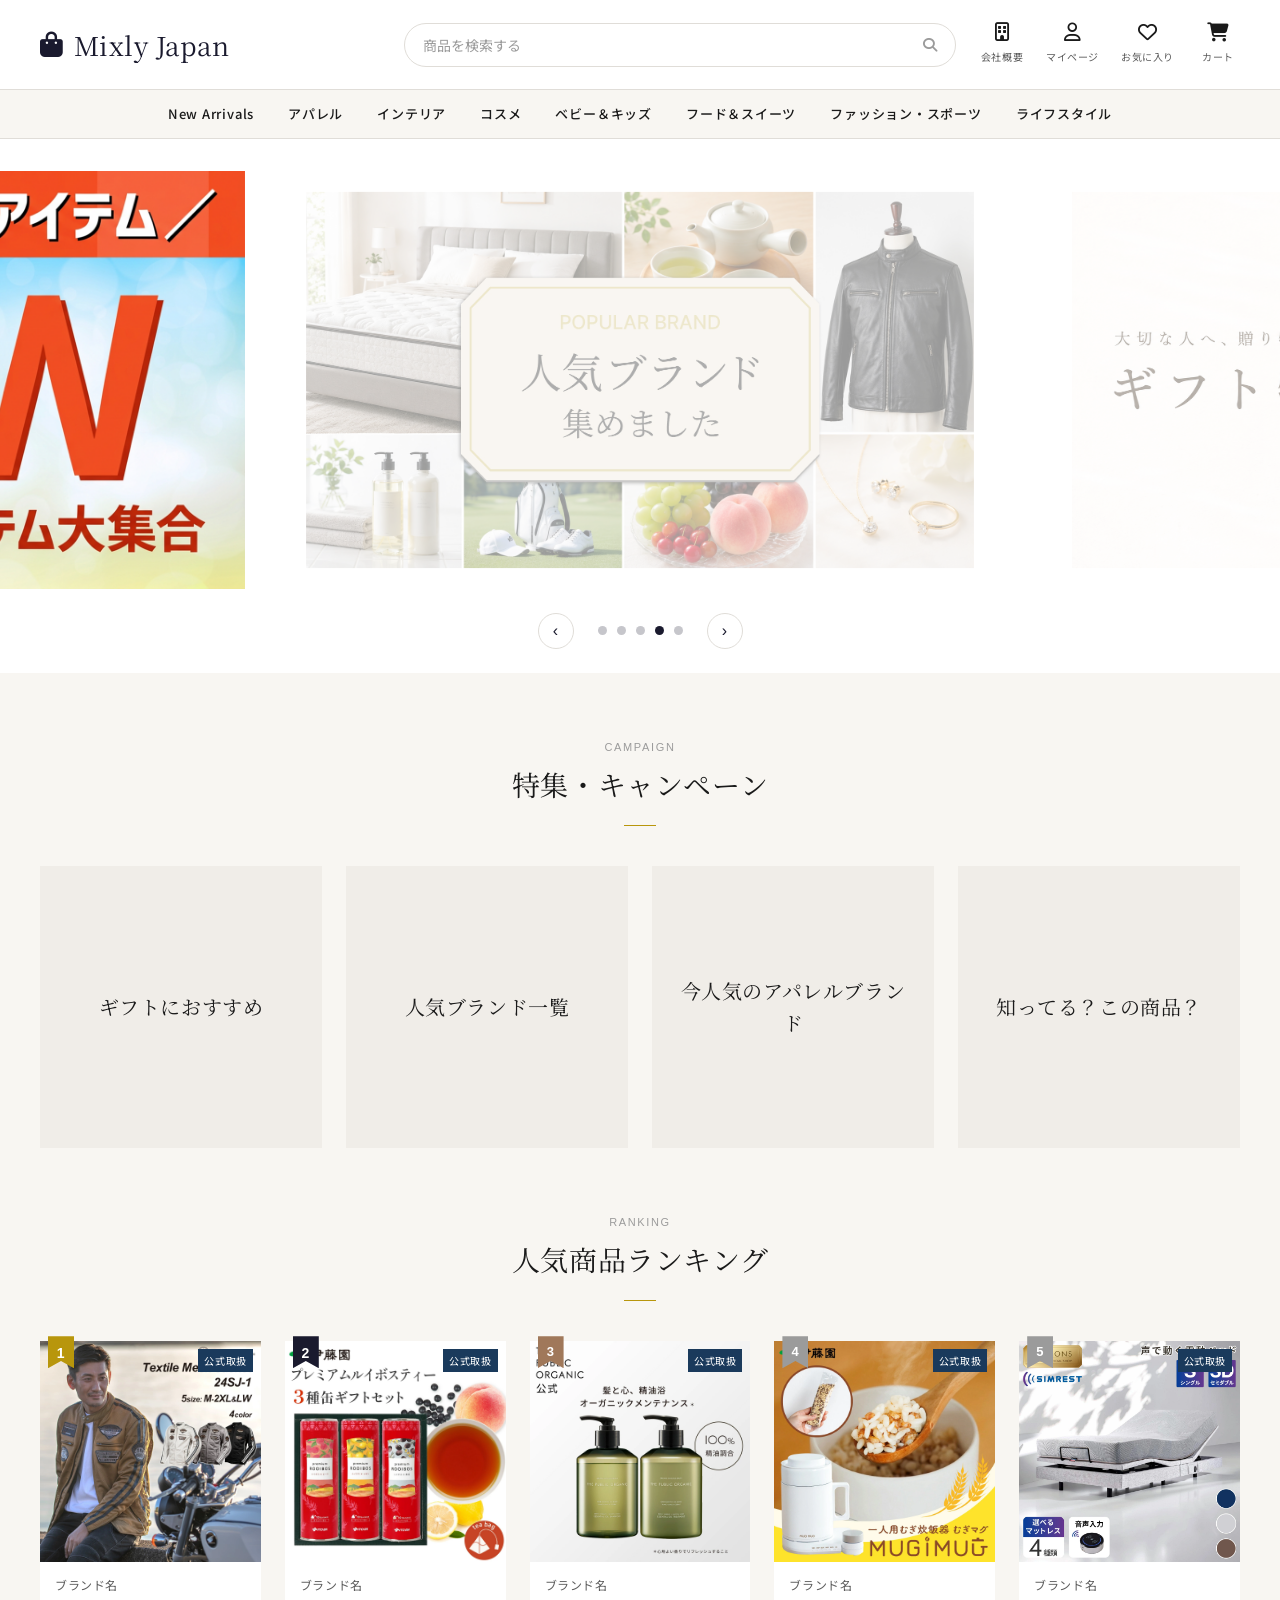
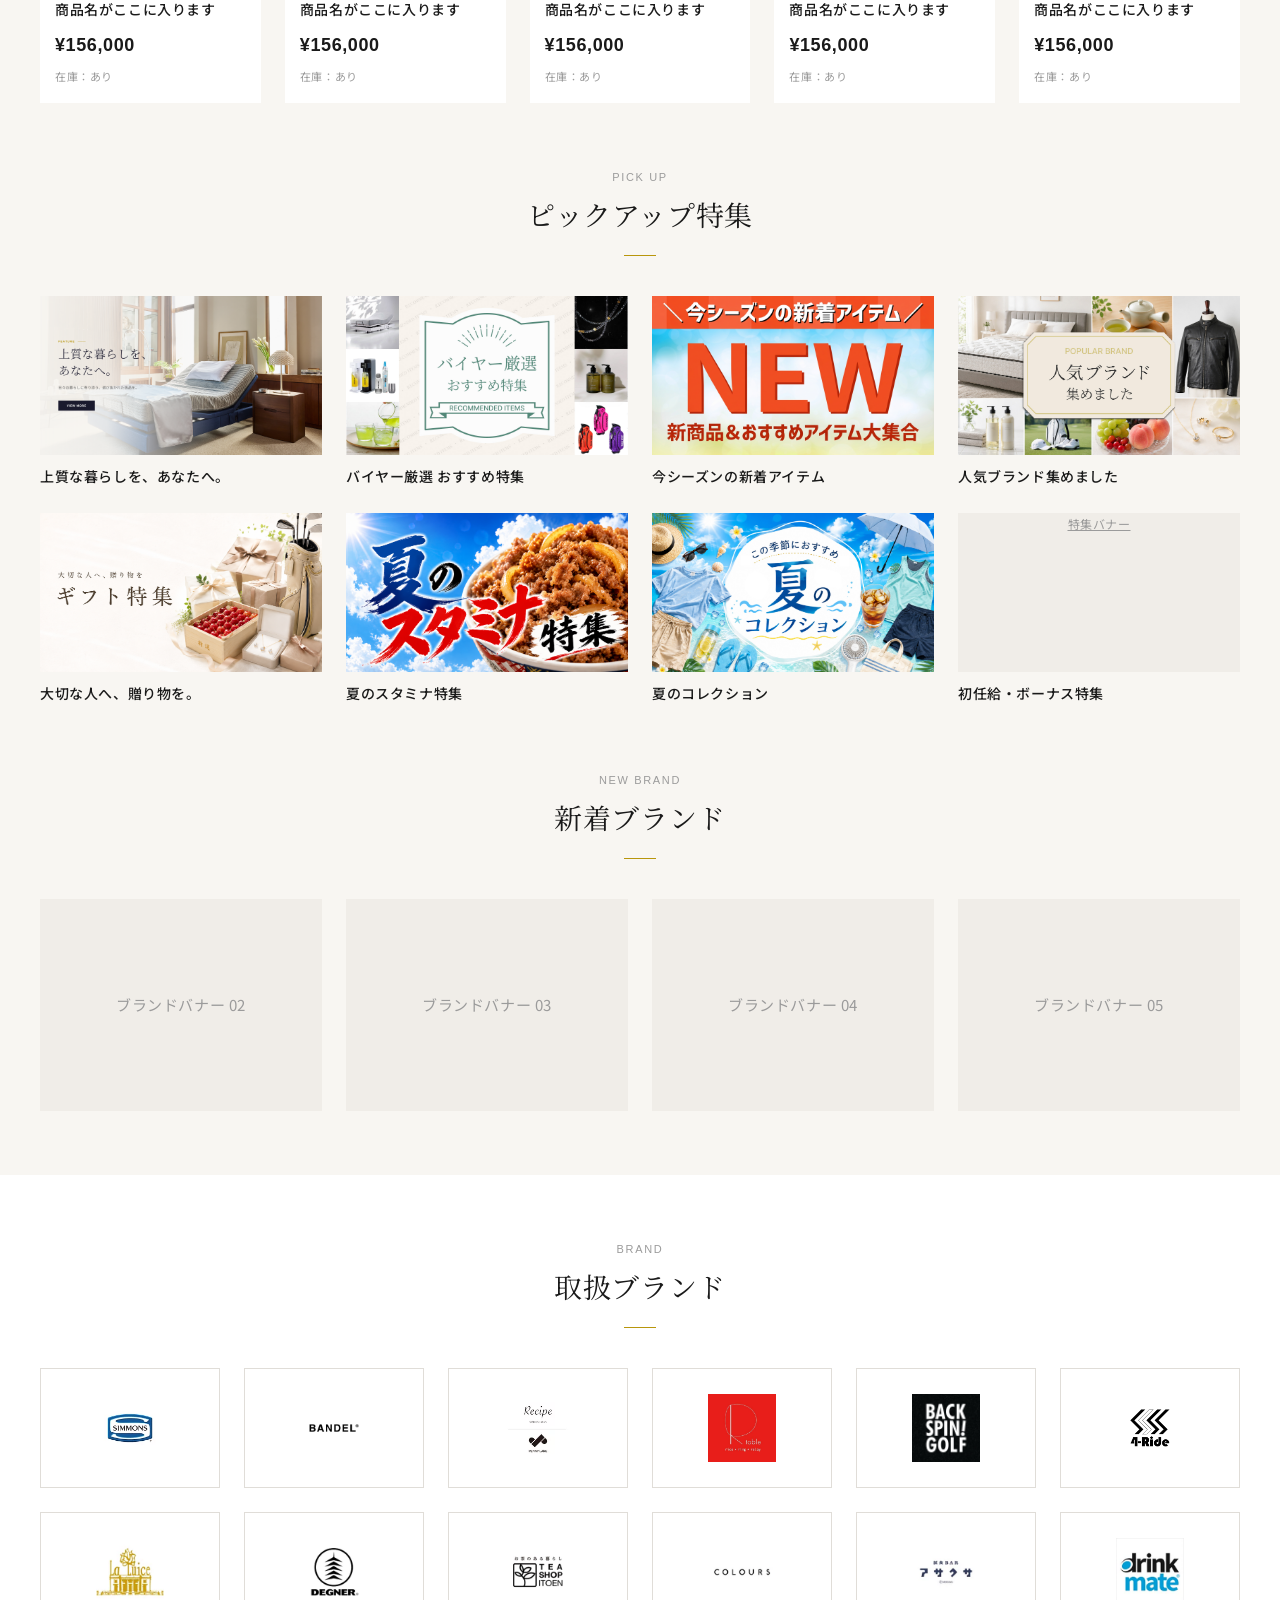
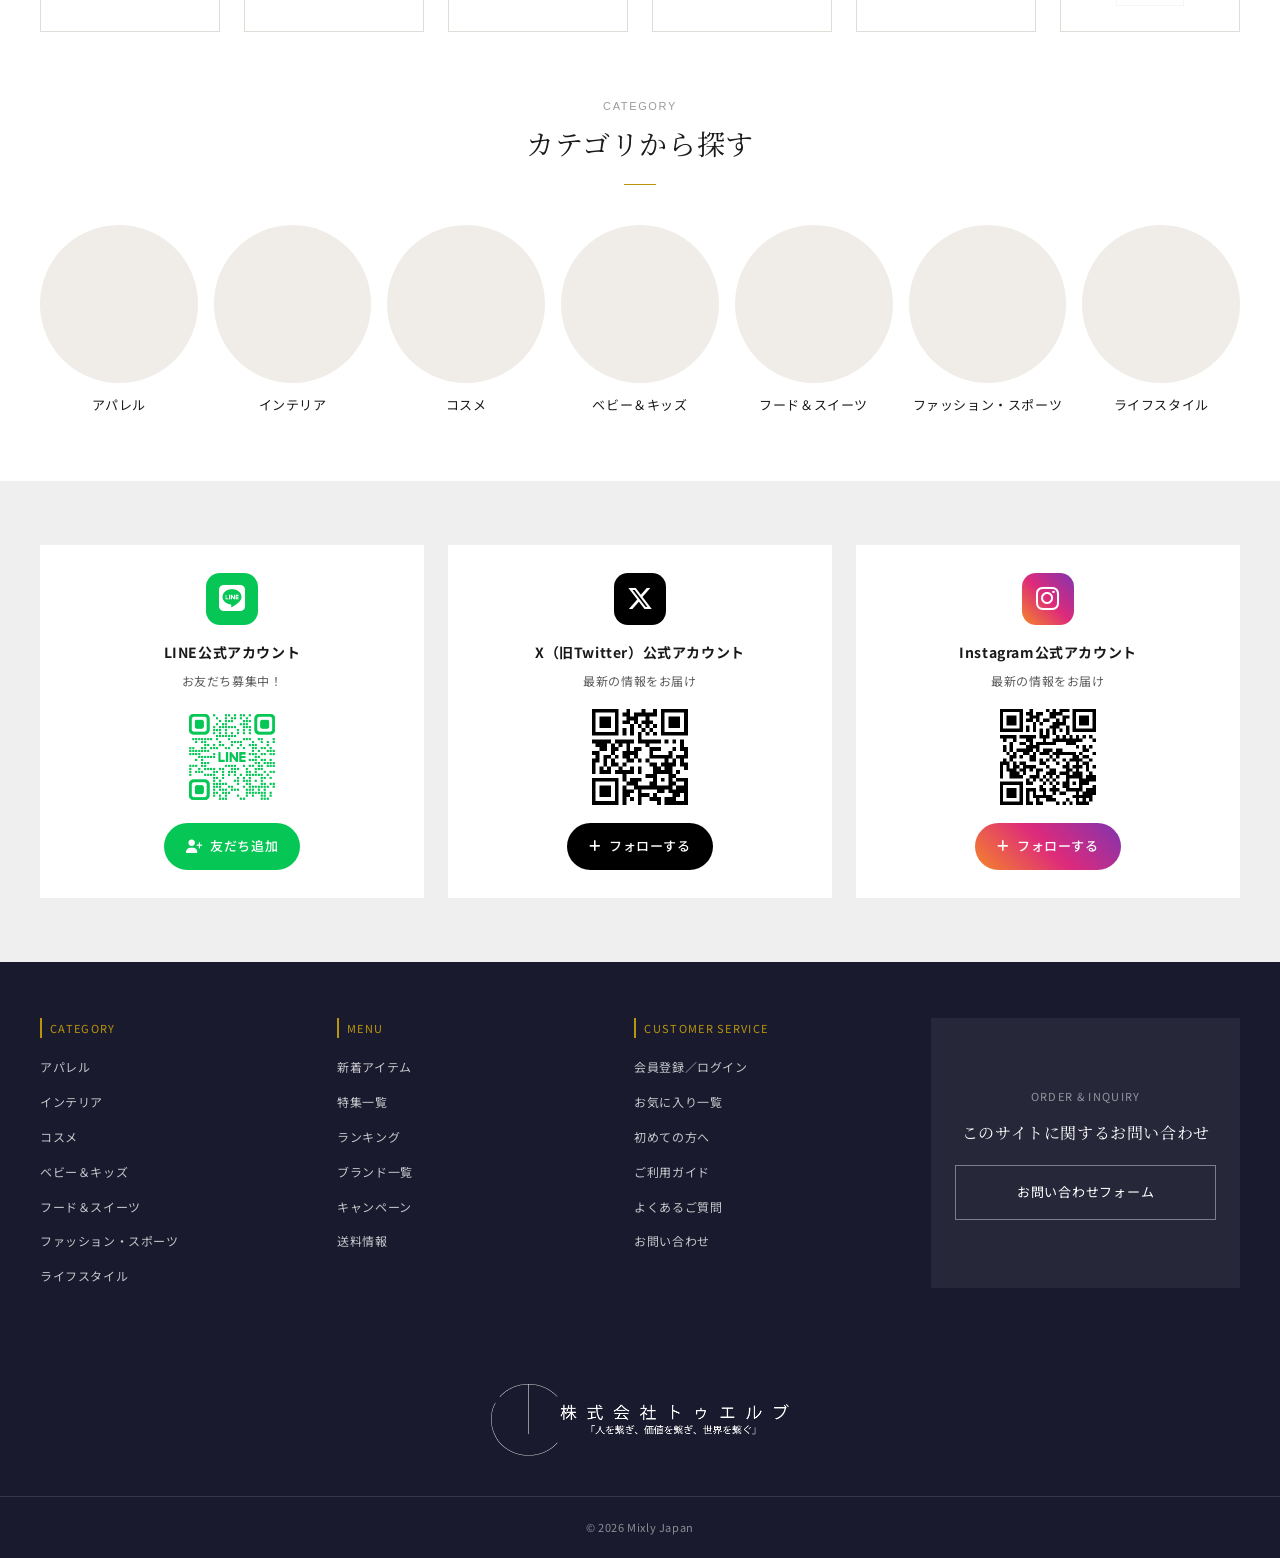
==== index.html @ 0a5a1dec "Add two new Pick Up banner images; rename 盆提灯・お供え特集 to 夏のコレクション" ====
<!DOCTYPE html>
<html lang="ja">
<head>
    <meta charset="UTF-8">
    <meta name="viewport" content="width=device-width, initial-scale=1.0">
    <title>Mixly Japan</title>
    <link rel="icon" type="image/svg+xml" href="favicon.svg">
    <!-- ★本番公開時の注意★
         このサイトは制作中のテスト公開のため、検索エンジンに登録されないよう
         noindex を設定しています。本番公開する際は、このmetaタグと
         robots.txt の Disallow 設定を必ず解除（削除）してください。 -->
    <meta name="robots" content="noindex, nofollow">
    <link rel="stylesheet" href="https://cdnjs.cloudflare.com/ajax/libs/font-awesome/6.5.1/css/all.min.css">
    <link rel="stylesheet" href="https://cdn.jsdelivr.net/npm/@splidejs/splide@4.1.4/dist/css/splide.min.css">
    <link rel="stylesheet" type="text/css" href="style.css?v=6" />
</head>
<body>
    <header>
        <div class="header-top">
            <a href="#" class="logo"><i class="fa-solid fa-bag-shopping"></i>Mixly Japan</a>
            <button class="hamburger-btn" id="hamburgerBtn" aria-label="メニューを開く"><i class="fa-solid fa-bars"></i></button>
            <div class="header-search">
                <input type="text" placeholder="商品を検索する">
                <i class="fa-solid fa-magnifying-glass"></i>
            </div>
            <div class="header-icons">
                <a href="#" class="icon-link"><i class="fa-regular fa-building"></i><span>会社概要</span></a>
                <a href="#" class="icon-link"><i class="fa-regular fa-user"></i><span>マイページ</span></a>
                <a href="#" class="icon-link"><i class="fa-regular fa-heart"></i><span>お気に入り</span></a>
                <a href="#" class="icon-link"><i class="fa-solid fa-cart-shopping"></i><span>カート</span></a>
            </div>
        </div>
        <nav>
            <ul>
                <li><a href="#">New Arrivals</a></li>
                <li><a href="#">アパレル</a></li>
                <li><a href="#">インテリア</a></li>
                <li><a href="#">コスメ</a></li>
                <li><a href="#">ベビー＆キッズ</a></li>
                <li><a href="#">フード＆スイーツ</a></li>
                <li><a href="#">ファッション・スポーツ</a></li>
                <li><a href="#">ライフスタイル</a></li>
            </ul>
        </nav>
    </header>

    <!-- ============ MOBILE MENU (hamburger / footer content mirrored) ============ -->
    <div class="mobile-menu-overlay" id="mobileMenuOverlay"></div>
    <div class="mobile-menu" id="mobileMenu">
        <button class="mobile-menu-close" id="mobileMenuClose" aria-label="メニューを閉じる"><i class="fa-solid fa-xmark"></i></button>
        <div class="mobile-menu-section">
            <p class="mobile-menu-heading">CATEGORY</p>
            <a href="#">アパレル</a>
            <a href="#">インテリア</a>
            <a href="#">コスメ</a>
            <a href="#">ベビー＆キッズ</a>
            <a href="#">フード＆スイーツ</a>
            <a href="#">ファッション・スポーツ</a>
            <a href="#">ライフスタイル</a>
        </div>
        <div class="mobile-menu-section">
            <p class="mobile-menu-heading">MENU</p>
            <a href="#">新着アイテム</a>
            <a href="#">特集一覧</a>
            <a href="#">ランキング</a>
            <a href="#">ブランド一覧</a>
            <a href="#">キャンペーン</a>
            <a href="#">送料情報</a>
        </div>
        <div class="mobile-menu-section">
            <p class="mobile-menu-heading">CUSTOMER SERVICE</p>
            <a href="#">会員登録／ログイン</a>
            <a href="#">お気に入り一覧</a>
            <a href="#">初めての方へ</a>
            <a href="#">ご利用ガイド</a>
            <a href="#">よくあるご質問</a>
            <a href="#">お問い合わせ</a>
        </div>
        <div class="mobile-menu-section">
            <p class="mobile-menu-heading">ORDER &amp; INQUIRY</p>
            <a href="#">CONTACT FORM</a>
        </div>
    </div>

    <!-- ============ HERO CAROUSEL ============ -->
    <section class="hero-carousel" data-screen-label="Hero Carousel">
        <div id="heroSplide" class="splide">
            <div class="splide__track">
                <ul class="splide__list">
                    <li class="splide__slide">
                        <img class="hero-slide-img" src="images/hero-01-feature.png" alt="">
                    </li>
                    <li class="splide__slide">
                        <img class="hero-slide-img" src="images/hero-02-campaign.jpg" alt="">
                    </li>
                    <li class="splide__slide">
                        <img class="hero-slide-img" src="images/hero-03-new.png" alt="">
                    </li>
                    <li class="splide__slide">
                        <img class="hero-slide-img" src="images/hero-04-brand.jpg" alt="">
                    </li>
                    <li class="splide__slide">
                        <img class="hero-slide-img" src="images/hero-05-gift.png" alt="">
                    </li>
                </ul>
            </div>
        </div>
        <div class="hero-controls">
            <button class="hero-nav-btn prev" aria-label="前へ">‹</button>
            <div class="hero-dots" id="heroDots">
                <button class="is-active" aria-label="1"></button>
                <button aria-label="2"></button>
                <button aria-label="3"></button>
                <button aria-label="4"></button>
                <button aria-label="5"></button>
            </div>
            <button class="hero-nav-btn next" aria-label="次へ">›</button>
        </div>
    </section>

    <!-- ============ CAMPAIGN ============ -->
    <section data-screen-label="Campaign">
        <div class="section-heading">
            <span class="eyebrow">CAMPAIGN</span>
            <span class="title">特集・キャンペーン</span>
            <div class="underline"></div>
        </div>
        <div class="campaign-grid">
            <a href="#"><span>ギフトにおすすめ</span></a>
            <a href="#"><span>人気ブランド一覧</span></a>
            <a href="#"><span>今人気のアパレルブランド</span></a>
            <a href="#"><span>知ってる？この商品？</span></a>
        </div>
    </section>

    <!-- ============ RANKING ============ -->
    <section data-screen-label="Ranking">
        <div class="section-heading">
            <span class="eyebrow">RANKING</span>
            <span class="title">人気商品ランキング</span>
            <div class="underline"></div>
        </div>
        <div class="ranking-grid">
            <div class="ranking-card">
                <span class="rank-badge rank-1">1</span>
                <span class="badge-official">公式取扱</span>
                <img class="thumb" src="images/ranking/24sj-1_00_240523.webp" alt="">
                <div class="info">
                    <div class="brand">ブランド名</div>
                    <div class="name">商品名がここに入ります</div>
                    <div class="price">¥156,000</div>
                    <div class="stock">在庫：あり</div>
                </div>
            </div>
            <div class="ranking-card">
                <span class="rank-badge rank-2">2</span>
                <span class="badge-official">公式取扱</span>
                <img class="thumb" src="images/ranking/imgrc0111992213.webp" alt="">
                <div class="info">
                    <div class="brand">ブランド名</div>
                    <div class="name">商品名がここに入ります</div>
                    <div class="price">¥156,000</div>
                    <div class="stock">在庫：あり</div>
                </div>
            </div>
            <div class="ranking-card">
                <span class="rank-badge rank-3">3</span>
                <span class="badge-official">公式取扱</span>
                <img class="thumb" src="images/ranking/imgrc0112333128.webp" alt="">
                <div class="info">
                    <div class="brand">ブランド名</div>
                    <div class="name">商品名がここに入ります</div>
                    <div class="price">¥156,000</div>
                    <div class="stock">在庫：あり</div>
                </div>
            </div>
            <div class="ranking-card">
                <span class="rank-badge rank-4">4</span>
                <span class="badge-official">公式取扱</span>
                <img class="thumb" src="images/ranking/lp_mugimug_260422_01.webp" alt="">
                <div class="info">
                    <div class="brand">ブランド名</div>
                    <div class="name">商品名がここに入ります</div>
                    <div class="price">¥156,000</div>
                    <div class="stock">在庫：あり</div>
                </div>
            </div>
            <div class="ranking-card">
                <span class="rank-badge rank-5">5</span>
                <span class="badge-official">公式取扱</span>
                <img class="thumb" src="images/ranking/symrest_thum.webp" alt="">
                <div class="info">
                    <div class="brand">ブランド名</div>
                    <div class="name">商品名がここに入ります</div>
                    <div class="price">¥156,000</div>
                    <div class="stock">在庫：あり</div>
                </div>
            </div>
        </div>
    </section>

    <!-- ============ PICK UP ============ -->
    <section data-screen-label="Pick Up">
        <div class="section-heading">
            <span class="eyebrow">PICK UP</span>
            <span class="title">ピックアップ特集</span>
            <div class="underline"></div>
        </div>
        <div class="pickup-grid">
            <div class="pickup-item">
                <a href="#"><img src="images/hero-01-feature.png" alt=""></a>
                <p class="pickup-label">上質な暮らしを、あなたへ。</p>
            </div>
            <div class="pickup-item">
                <a href="#"><img src="images/hero-02-campaign.jpg" alt=""></a>
                <p class="pickup-label">バイヤー厳選 おすすめ特集</p>
            </div>
            <div class="pickup-item">
                <a href="#"><img src="images/hero-03-new.png" alt=""></a>
                <p class="pickup-label">今シーズンの新着アイテム</p>
            </div>
            <div class="pickup-item">
                <a href="#"><img src="images/hero-04-brand.jpg" alt=""></a>
                <p class="pickup-label">人気ブランド集めました</p>
            </div>
            <div class="pickup-item">
                <a href="#"><img src="images/hero-05-gift.png" alt=""></a>
                <p class="pickup-label">大切な人へ、贈り物を。</p>
            </div>
            <div class="pickup-item">
                <a href="#"><img src="images/pick_up/pickup_sutamina.png" alt=""></a>
                <p class="pickup-label">夏のスタミナ特集</p>
            </div>
            <div class="pickup-item">
                <a href="#"><img src="images/pick_up/pickup_summer.jpg" alt=""></a>
                <p class="pickup-label">夏のコレクション</p>
            </div>
            <div class="pickup-item">
                <a href="#" class="wf-ph">特集バナー</a>
                <p class="pickup-label">初任給・ボーナス特集</p>
            </div>
        </div>
    </section>

    <!-- ============ NEW BRAND (banner carousel) ============ -->
    <section class="brand-banner-carousel" data-screen-label="New Brand">
        <div class="section-heading">
            <span class="eyebrow">NEW BRAND</span>
            <span class="title">新着ブランド</span>
            <div class="underline"></div>
        </div>
        <div id="brandSplide" class="splide">
            <div class="splide__track">
                <ul class="splide__list">
                    <li class="splide__slide"><a href="#" class="wf-ph"><span>ブランドバナー 01</span></a></li>
                    <li class="splide__slide"><a href="#" class="wf-ph"><span>ブランドバナー 02</span></a></li>
                    <li class="splide__slide"><a href="#" class="wf-ph"><span>ブランドバナー 03</span></a></li>
                    <li class="splide__slide"><a href="#" class="wf-ph"><span>ブランドバナー 04</span></a></li>
                    <li class="splide__slide"><a href="#" class="wf-ph"><span>ブランドバナー 05</span></a></li>
                </ul>
            </div>
        </div>
    </section>

    <div class="white-zone">
    <!-- ============ BRAND ============ -->
    <section data-screen-label="Brand">
        <div class="section-heading">
            <span class="eyebrow">BRAND</span>
            <span class="title">取扱ブランド</span>
            <div class="underline"></div>
        </div>
        <div class="brand-grid">
            <a href="#"><img src="images/brand/simons.webp" alt="SIMMONS"></a>
            <a href="#"><img src="images/brand/bandel.jpg" alt="BANDEL"></a>
            <a href="#"><img src="images/brand/Recipe_PENNY LANE.webp" alt="Recipe / PENNY LANE"></a>
            <a href="#"><img src="images/brand/Rtable.jpg" alt="Rtable"></a>
            <a href="#"><img src="images/brand/BACK SPIN! GOLF.jpg" alt="BACK SPIN! GOLF"></a>
            <a href="#"><img src="images/brand/4-Ride.jpg" alt="4-Ride 楽天市場店"></a>
            <a href="#"><img src="images/brand/La Luce.png" alt="La Luce"></a>
            <a href="#"><img src="images/brand/DEGNER.png" alt="DEGNER"></a>
            <a href="#"><img src="images/brand/TEA SHOP ITOEN.png" alt="TEA SHOP ITOEN"></a>
            <a href="#"><img src="images/brand/COLOURS.png" alt="COLOURS"></a>
            <a href="#"><img src="images/brand/アサクサ.png" alt="アサクサ"></a>
            <a href="#"><img src="images/brand/drink mate.png" alt="drink mate"></a>
        </div>
    </section>

    <!-- ============ CATEGORY ============ -->
    <section data-screen-label="Category">
        <div class="section-heading">
            <span class="eyebrow">CATEGORY</span>
            <span class="title">カテゴリから探す</span>
            <div class="underline"></div>
        </div>
        <div class="category-grid">
            <a href="#"><div class="thumb wf-ph"></div><span class="label">アパレル</span></a>
            <a href="#"><div class="thumb wf-ph"></div><span class="label">インテリア</span></a>
            <a href="#"><div class="thumb wf-ph"></div><span class="label">コスメ</span></a>
            <a href="#"><div class="thumb wf-ph"></div><span class="label">ベビー＆キッズ</span></a>
            <a href="#"><div class="thumb wf-ph"></div><span class="label">フード＆スイーツ</span></a>
            <a href="#"><div class="thumb wf-ph"></div><span class="label">ファッション・スポーツ</span></a>
            <a href="#"><div class="thumb wf-ph"></div><span class="label">ライフスタイル</span></a>
        </div>
    </section>
    </div>

    <div class="sns-zone">
    <!-- ============ SNS ============ -->
    <section class="sns-section" data-screen-label="SNS">
        <div class="sns-grid">
            <div class="sns-card line">
                <div class="icon-box"><i class="fa-brands fa-line"></i></div>
                <div class="sns-title">LINE公式アカウント</div>
                <div class="sns-sub">お友だち募集中！</div>
                <img class="qr" src="images/line.png" alt="LINE QRコード">
                <a href="https://lin.ee/nHjheyr" class="follow-btn"><i class="fa-solid fa-user-plus"></i>友だち追加</a>
            </div>
            <div class="sns-card x">
                <div class="icon-box"><i class="fa-brands fa-x-twitter"></i></div>
                <div class="sns-title">X（旧Twitter）公式アカウント</div>
                <div class="sns-sub">最新の情報をお届け</div>
                <img class="qr" src="images/X.png" alt="X QRコード">
                <a href="https://x.com/12corp1020" class="follow-btn"><i class="fa-solid fa-plus"></i>フォローする</a>
            </div>
            <div class="sns-card instagram">
                <div class="icon-box"><i class="fa-brands fa-instagram"></i></div>
                <div class="sns-title">Instagram公式アカウント</div>
                <div class="sns-sub">最新の情報をお届け</div>
                <img class="qr" src="images/insta.png" alt="Instagram QRコード">
                <a href="https://www.instagram.com/twelve.company12/" class="follow-btn"><i class="fa-solid fa-plus"></i>フォローする</a>
            </div>
        </div>
    </section>
    </div>

    <!-- ============ FOOTER ============ -->
    <footer class="site-footer">
        <div class="footer-grid">
            <div class="footer-col">
                <div class="footer-heading">CATEGORY</div>
                <div class="footer-links">
                    <a href="#">アパレル</a>
                    <a href="#">インテリア</a>
                    <a href="#">コスメ</a>
                    <a href="#">ベビー＆キッズ</a>
                    <a href="#">フード＆スイーツ</a>
                    <a href="#">ファッション・スポーツ</a>
                    <a href="#">ライフスタイル</a>
                </div>
            </div>
            <div class="footer-col">
                <div class="footer-heading">MENU</div>
                <div class="footer-links">
                    <a href="#">新着アイテム</a>
                    <a href="#">特集一覧</a>
                    <a href="#">ランキング</a>
                    <a href="#">ブランド一覧</a>
                    <a href="#">キャンペーン</a>
                    <a href="#">送料情報</a>
                </div>
            </div>
            <div class="footer-col">
                <div class="footer-heading">CUSTOMER SERVICE</div>
                <div class="footer-links">
                    <a href="#">会員登録／ログイン</a>
                    <a href="#">お気に入り一覧</a>
                    <a href="#">初めての方へ</a>
                    <a href="#">ご利用ガイド</a>
                    <a href="#">よくあるご質問</a>
                    <a href="#">お問い合わせ</a>
                </div>
            </div>
            <div class="footer-contact">
                <div class="eyebrow">ORDER &amp; INQUIRY</div>
                <div class="title">このサイトに関するお問い合わせ</div>
                <a href="#" class="contact-btn">お問い合わせフォーム</a>
            </div>
        </div>
        <div class="footer-brand">
            <img src="images/12logo.png" alt="" class="footer-brand-logo">
        </div>
        <div class="footer-bottom">© 2026 Mixly Japan</div>
    </footer>

    <script src="https://cdn.jsdelivr.net/npm/@splidejs/splide@4.1.4/dist/js/splide.min.js"></script>
    <script>
        (function () {
            /* mobile hamburger menu */
            var hamburgerBtn = document.getElementById('hamburgerBtn');
            var mobileMenu = document.getElementById('mobileMenu');
            var mobileMenuOverlay = document.getElementById('mobileMenuOverlay');
            var mobileMenuClose = document.getElementById('mobileMenuClose');

            function openMobileMenu() {
                mobileMenu.classList.add('is-open');
                mobileMenuOverlay.classList.add('is-open');
                document.body.style.overflow = 'hidden';
            }
            function closeMobileMenu() {
                mobileMenu.classList.remove('is-open');
                mobileMenuOverlay.classList.remove('is-open');
                document.body.style.overflow = '';
            }
            hamburgerBtn.addEventListener('click', openMobileMenu);
            mobileMenuClose.addEventListener('click', closeMobileMenu);
            mobileMenuOverlay.addEventListener('click', closeMobileMenu);
            document.addEventListener('keydown', function (e) {
                if (e.key === 'Escape') closeMobileMenu();
            });
        })();

        (function () {
            var hero = document.querySelector('.hero-carousel');
            var dots = document.querySelectorAll('#heroDots button');
            var prevBtn = document.querySelector('.hero-nav-btn.prev');
            var nextBtn = document.querySelector('.hero-nav-btn.next');

            /* Splide handles the dragging/looping/autoplay engine — that's
               the hard, bug-prone part our own hand-rolled version kept
               failing on (tab-switch / back-forward-cache repaints). */
            var splide = new Splide('#heroSplide', {
                type: 'loop',
                perPage: 1,
                padding: { left: '21%', right: '21%' },
                gap: '24px',
                arrows: false,
                pagination: false,
                autoplay: true,
                interval: 4000,
                pauseOnHover: false,
                pauseOnFocus: false,
                speed: 600,
                breakpoints: {
                    1023: { padding: { left: '10%', right: '10%' } },
                    /* mobile: no peeking neighbours, so just show each
                       slide at full width with no side padding */
                    767: { padding: { left: '0%', right: '0%' }, gap: 0 }
                }
            });

            /* keep our own arrow/dot control bar, just drive Splide's API */
            prevBtn.addEventListener('click', function () { splide.go('<'); });
            nextBtn.addEventListener('click', function () { splide.go('>'); });
            dots.forEach(function (dot, idx) {
                dot.addEventListener('click', function () { splide.go(idx); });
            });
            splide.on('move', function (newIndex) {
                dots.forEach(function (dot, idx) {
                    dot.classList.toggle('is-active', idx === newIndex);
                });
            });

            /* Splide's own centring math (whichever option combination
               we tried: focus:'center', fixedWidth, autoWidth, padding)
               has turned out to land the active slide off-centre by an
               inconsistent amount depending on which internal clone it
               happens to use — sometimes on mount, sometimes after a
               specific sequence of moves. Rather than fight that, measure
               the real, currently-visible active slide and nudge the
               track by exactly the error every time a move settles, so
               the visual result is always correct regardless of what
               Splide's internal arithmetic computed. */
            var heroEl = document.getElementById('heroSplide');
            var list = heroEl.querySelector('.splide__list');
            var allSlides = heroEl.querySelectorAll('.splide__slide');
            function forceCenter() {
                var heroRect = hero.getBoundingClientRect();
                var heroCenter = heroRect.left + heroRect.width / 2;
                /* "is-active" can be true on more than one element at once
                   (a real slide and its loop clone share it), so instead
                   of trusting that class, just find whichever slide
                   element (real or clone) is ACTUALLY nearest the centre
                   of the viewport right now — that's unambiguous. */
                var closest = null;
                var closestRect = null;
                var closestDist = Infinity;
                for (var i = 0; i < allSlides.length; i++) {
                    var r = allSlides[i].getBoundingClientRect();
                    var dist = Math.abs((r.left + r.width / 2) - heroCenter);
                    if (dist < closestDist) {
                        closestDist = dist;
                        closest = allSlides[i];
                        closestRect = r;
                    }
                }
                if (!closest) return;
                var delta = heroCenter - (closestRect.left + closestRect.width / 2);
                if (Math.abs(delta) < 0.5) return;
                var m = /matrix\([^,]+,[^,]+,[^,]+,[^,]+,\s*([-\d.]+)/.exec(getComputedStyle(list).transform);
                var currentX = m ? parseFloat(m[1]) : 0;
                list.style.transition = 'none';
                list.style.transform = 'translateX(' + (currentX + delta) + 'px)';
                list.getBoundingClientRect();
                list.style.transition = '';
            }

            splide.mount();
            splide.on('moved', forceCenter);
            requestAnimationFrame(forceCenter);
            window.addEventListener('load', forceCenter);
            var resizeTimer;
            window.addEventListener('resize', function () {
                clearTimeout(resizeTimer);
                resizeTimer = setTimeout(function () {
                    splide.refresh();
                    forceCenter();
                }, 150);
            });

            /* Also re-correct after coming back from a backgrounded tab
               or a back/forward-cache restore — the original trigger for
               this whole investigation. */
            document.addEventListener('visibilitychange', function () {
                if (!document.hidden) {
                    splide.refresh();
                    forceCenter();
                }
            });
            window.addEventListener('pageshow', function (e) {
                if (e.persisted) {
                    splide.refresh();
                    forceCenter();
                }
            });
        })();

        /* New Brand banner carousel — several equal-size cards sliding
           by together (no single enlarged/centred slide), since this
           is just an at-a-glance brand intro row, not a hero. perPage
           mode doesn't need the hero's centring correction: with no
           fractional/padding-based centring math, there's nothing for
           Splide to get wrong. */
        (function () {
            var brandSplide = new Splide('#brandSplide', {
                type: 'loop',
                perPage: 4,
                gap: '24px',
                arrows: false,
                pagination: false,
                autoplay: true,
                interval: 4000,
                pauseOnHover: false,
                pauseOnFocus: false,
                speed: 600,
                breakpoints: {
                    1023: { perPage: 3, gap: '20px' },
                    767: { perPage: 2, gap: '12px' }
                }
            });
            brandSplide.mount();
        })();
    </script>
</body>
</html>
---- style.css ----
@charset "UTF-8";

/* ==========================================================
   Mixly Japan — DESIGN.md 準拠スタイル
   公式ブランドの安心感 × 百貨店の上質感 × 令和のクリーンさ
   ========================================================== */

@import url("https://fonts.googleapis.com/css2?family=Noto+Serif+JP:wght@300;400;500;700&family=Noto+Sans+JP:wght@300;400;500;700&display=swap");

/* Reset CSS */
html, body, div, span, applet, object, iframe,
h1, h2, h3, h4, h5, h6, p, blockquote, pre,
a, abbr, acronym, address, big, cite, code,
del, dfn, em, img, ins, kbd, q, s, samp,
small, strike, strong, sub, sup, tt, var,
b, u, i, center,
dl, dt, dd, ol, ul, li,
fieldset, form, label, legend,
table, caption, tbody, tfoot, thead, tr, th, td,
article, aside, canvas, details, embed,
figure, figcaption, footer, header, hgroup,
menu, nav, output, ruby, section, summary,
time, mark, audio, video {
    margin: 0;
    padding: 0;
    border: 0;
    font-size: 100%;
    font: inherit;
    vertical-align: baseline;
}
article, aside, details, figcaption, figure,
footer, header, hgroup, menu, nav, section {
    display: block;
}
ol, ul {
    list-style: none;
}
blockquote, q {
    quotes: none;
}
blockquote:before, blockquote:after,
q:before, q:after {
    content: '';
    content: none;
}
table {
    border-collapse: collapse;
    border-spacing: 0;
}
button {
    cursor: pointer;
    background: none;
}
img {
    display: block;
    max-width: 100%;
}
*, *::before, *::after {
    box-sizing: border-box;
}
html, body {
    overflow-x: hidden;
    max-width: 100%;
}

/* ---------------- Design Tokens ---------------- */
:root {
    --color-primary: #1A1A2E;
    --color-primary-light: #2D2D4E;
    --color-gold: #B8960C;
    --color-gold-light: #D4AF37;
    --color-official-badge: #1A3A5C;
    --color-danger: #C0392B;
    --color-success: #27AE60;
    --color-warning: #E67E22;
    --color-text-primary: #1A1A1A;
    --color-text-secondary: #5C5C5C;
    --color-text-tertiary: #9B9B9B;
    --color-border: #E0DDD8;
    --color-background: #F8F6F2;
    --color-surface: #FFFFFF;
    --color-surface-dark: #F0EDE8;

    --font-heading: "Noto Serif JP", "Georgia", serif;
    --font-body: "Noto Sans JP", "Helvetica Neue", Arial, sans-serif;
    --font-price: "Helvetica Neue", Arial, "Noto Sans JP", sans-serif;

    --space-xs: 4px;
    --space-s: 8px;
    --space-m: 16px;
    --space-l: 24px;
    --space-xl: 40px;
    --space-2xl: 64px;
    --space-3xl: 96px;
}

html {
    word-break: break-all;
    overflow-wrap: break-word;
    line-break: strict;
    hanging-punctuation: first last;
}

body {
    background: var(--color-background);
    color: var(--color-text-primary);
    font-family: var(--font-body);
    font-size: 15px;
    line-height: 1.9;
    letter-spacing: 0.04em;
    font-feature-settings: "kern" 1;
}

a {
    color: inherit;
}

/* placeholder box used wherever a real photo/logo is not yet available */
.wf-ph {
    background: var(--color-surface-dark);
    color: var(--color-text-tertiary);
    display: flex;
    align-items: center;
    justify-content: center;
    text-align: center;
    font-size: 12px;
}

.container {
    max-width: 1280px;
    margin: 0 auto;
    padding: 0 40px;
}

/* ---------------- Section Heading ---------------- */
.section-heading {
    text-align: center;
    margin-bottom: var(--space-xl);
}
.section-heading .eyebrow {
    display: block;
    font-family: var(--font-price);
    font-size: 11px;
    letter-spacing: 0.15em;
    color: var(--color-text-tertiary);
}
.section-heading .title {
    font-family: var(--font-heading);
    font-size: 28px;
    font-weight: 400;
    margin-top: 6px;
}
.section-heading .underline {
    width: 32px;
    height: 1px;
    background: var(--color-gold);
    margin: 14px auto 0;
}

section[data-screen-label] {
    max-width: 1280px;
    margin: 0 auto;
    padding: var(--space-2xl) 40px 0;
}

/* ---------------- Header / Navigation ---------------- */
header {
    background: var(--color-surface);
    border-bottom: 1px solid var(--color-border);
}
.header-top {
    max-width: 1280px;
    margin: 0 auto;
    display: flex;
    align-items: center;
    gap: var(--space-l);
    padding: 20px 40px;
}
.logo {
    font-family: var(--font-heading);
    font-size: 26px;
    font-weight: 400;
    letter-spacing: 0.02em;
    color: var(--color-primary);
    display: flex;
    align-items: center;
    gap: 10px;
    flex-shrink: 0;
    text-decoration: none;
}
.header-search {
    flex: 0 1 46%;
    max-width: 46%;
    margin-left: auto;
    position: relative;
}
.header-search input {
    box-sizing: border-box;
    width: 100%;
    height: 44px;
    border: 1px solid var(--color-border);
    border-radius: 22px;
    padding: 0 44px 0 18px;
    font-size: 14px;
    font-family: inherit;
    outline: none;
    background: var(--color-surface);
}
.header-search input::placeholder {
    color: var(--color-text-tertiary);
}
.header-search .fa-magnifying-glass {
    position: absolute;
    right: 18px;
    top: 50%;
    transform: translateY(-50%);
    color: var(--color-text-tertiary);
    font-size: 14px;
}
.header-icons {
    display: flex;
    gap: 22px;
    flex-shrink: 0;
}
.icon-link {
    display: flex;
    flex-direction: column;
    align-items: center;
    gap: 5px;
    min-width: 44px;
    text-decoration: none;
    color: var(--color-text-primary);
}
.icon-link i {
    font-size: 19px;
}
.icon-link span {
    font-size: 10px;
    color: var(--color-text-secondary);
}
nav {
    background: var(--color-background);
    border-top: 1px solid var(--color-border);
}
nav ul {
    max-width: 1280px;
    margin: 0 auto;
    display: flex;
    gap: 34px;
    justify-content: center;
    padding: 0 40px;
}
nav a {
    display: block;
    text-decoration: none;
    color: var(--color-text-primary);
    font-size: 13px;
    font-weight: 500;
    letter-spacing: 0.06em;
    line-height: 48px;
}
nav a:hover {
    color: var(--color-gold);
}

/* ---------------- Hamburger button (mobile only) ---------------- */
.hamburger-btn {
    display: none;
    width: 44px;
    height: 44px;
    align-items: center;
    justify-content: center;
    font-size: 18px;
    color: var(--color-text-primary);
    border: none;
    background: none;
}

/* ---------------- Mobile menu panel (mirrors footer content) ---------------- */
.mobile-menu-overlay {
    position: fixed;
    inset: 0;
    background: rgba(26, 26, 46, 0.5);
    opacity: 0;
    visibility: hidden;
    transition: opacity 0.25s ease;
    z-index: 90;
}
.mobile-menu-overlay.is-open {
    opacity: 1;
    visibility: visible;
}
.mobile-menu {
    position: fixed;
    top: 0;
    right: 0;
    bottom: 0;
    width: 82%;
    max-width: 320px;
    background: var(--color-surface);
    z-index: 91;
    overflow-y: auto;
    padding: var(--space-l);
    transform: translateX(100%);
    transition: transform 0.3s ease;
}
.mobile-menu.is-open {
    transform: translateX(0);
}
.mobile-menu-close {
    width: 44px;
    height: 44px;
    display: flex;
    align-items: center;
    justify-content: center;
    margin-left: auto;
    font-size: 18px;
    color: var(--color-text-primary);
    border: none;
    background: none;
}
.mobile-menu-section {
    margin-top: var(--space-l);
}
.mobile-menu-heading {
    font-size: 11px;
    letter-spacing: 0.12em;
    color: var(--color-gold);
    border-left: 2px solid var(--color-gold);
    padding-left: 8px;
    margin-bottom: var(--space-s);
}
.mobile-menu-section a {
    display: block;
    padding: 12px 0;
    font-size: 14px;
    color: var(--color-text-primary);
    text-decoration: none;
    border-bottom: 1px solid var(--color-border);
}

/* ---------------- Hero Carousel ---------------- */
section.hero-carousel {
    position: relative;
    overflow: hidden;
    background: var(--color-surface);
    max-width: none;
    margin: 0;
    padding: 32px 0 0;
}
.splide__slide {
    /* the aspect-ratio property isn't reliably supported on every real
       mobile Safari version — when it's ignored, the slide gets no
       height at all and the image renders at its native pixel size
       instead of being constrained. The padding-bottom trick below
       (9/16 = 56.25%) achieves the same 16:9 box using only width/
       height/padding, which every browser has always supported. */
    position: relative;
    width: 100%;
    height: 0;
    padding-bottom: 56.25%;
    opacity: 0.4;
    transform: scale(0.9);
    transition: opacity 0.6s ease, transform 0.6s ease;
}
.splide__slide.is-active {
    opacity: 1;
    transform: scale(1);
}
.splide__slide .wf-ph {
    position: absolute;
    inset: 0;
    font-size: 15px;
}
.hero-slide-img {
    position: absolute;
    inset: 0;
    width: 100%;
    height: 100%;
    object-fit: cover;
}
.hero-controls {
    display: flex;
    align-items: center;
    justify-content: center;
    gap: var(--space-l);
    margin: var(--space-l) 0;
}
.hero-nav-btn {
    width: 36px;
    height: 36px;
    flex-shrink: 0;
    border-radius: 50%;
    border: 1px solid var(--color-border);
    background: var(--color-surface);
    color: var(--color-primary);
    font-size: 16px;
}
.hero-dots {
    display: flex;
    align-items: center;
    gap: 10px;
}
.hero-dots button {
    width: 9px;
    height: 9px;
    border-radius: 50%;
    border: none;
    padding: 0;
    background: rgba(26, 26, 46, 0.25);
}
.hero-dots button.is-active {
    background: var(--color-primary);
}

/* ---------------- Campaign banners ---------------- */
.campaign-grid {
    display: grid;
    grid-template-columns: repeat(4, minmax(0, 1fr));
    gap: var(--space-l);
}
.campaign-grid a {
    /* square (1:1), via the same padding-bottom trick used elsewhere
       so it's safe on real mobile Safari (see aspect-ratio note above) */
    display: block;
    position: relative;
    height: 0;
    padding-bottom: 100%;
    background: var(--color-surface-dark);
    text-decoration: none;
    color: var(--color-text-primary);
}
.campaign-grid a span {
    /* flex centering doesn't reliably centre within a height:0 box
       (browsers lay it out against the unclamped 0, not the rendered
       padding height), so position the label absolutely instead */
    position: absolute;
    inset: 0;
    display: flex;
    align-items: center;
    justify-content: center;
    padding: 0 var(--space-l);
    text-align: center;
    font-family: var(--font-heading);
    font-size: 20px;
    font-weight: 400;
    line-height: 1.6;
}

/* ---------------- Ranking ---------------- */
.ranking-grid {
    display: grid;
    grid-template-columns: repeat(5, minmax(0, 1fr));
    gap: var(--space-l);
}
.ranking-card {
    background: var(--color-surface);
    position: relative;
}
.rank-badge {
    position: absolute;
    top: -5px;
    left: 8px;
    z-index: 2;
    width: 26px;
    height: 32px;
    /* ribbon/flag shape: rectangular top, V-notch cut into the bottom */
    clip-path: polygon(0 0, 100% 0, 100% 100%, 50% 78%, 0 100%);
    background: var(--color-text-tertiary);
    color: var(--color-surface);
    display: flex;
    align-items: flex-start;
    justify-content: center;
    padding-top: 4px;
    font-family: var(--font-price);
    font-weight: 700;
    font-size: 14px;
}
.rank-badge.rank-1 { background: var(--color-gold); }
.rank-badge.rank-2 { background: var(--color-primary); }
.rank-badge.rank-3 { background: #A0785A; font-size: 13px; }
.rank-badge.rank-4, .rank-badge.rank-5 { font-size: 13px; }
.ranking-card .badge-official {
    position: absolute;
    top: 8px;
    right: 8px;
    z-index: 2;
    background: var(--color-official-badge);
    color: var(--color-surface);
    font-size: 10px;
    padding: 2px 6px;
}
.ranking-card .thumb {
    width: 100%;
    aspect-ratio: 1 / 1;
    object-fit: cover;
}
.ranking-card .info {
    padding: 12px 15px 16px;
}
.ranking-card .brand {
    font-size: 12px;
    color: var(--color-text-secondary);
}
.ranking-card .name {
    font-size: 14px;
    font-weight: 500;
    line-height: 1.5;
    margin: 2px 0 8px;
}
.ranking-card .price {
    font-family: var(--font-price);
    font-size: 18px;
    font-weight: 700;
}
.ranking-card .stock {
    font-size: 11px;
    color: var(--color-text-tertiary);
    margin-top: 4px;
}

/* ---------------- Pick Up ---------------- */
.pickup-grid {
    display: grid;
    grid-template-columns: repeat(4, minmax(0, 1fr));
    gap: var(--space-l);
}
.pickup-item a {
    /* same fix as the hero slides: aspect-ratio isn't reliably
       supported on every real mobile Safari version, so use the
       universally-supported padding-bottom trick (9/16 = 56.25%)
       to guarantee a 16:9 box that matches the 1600x900 images */
    display: block;
    position: relative;
    width: 100%;
    height: 0;
    padding-bottom: 56.25%;
}
.pickup-item a img {
    position: absolute;
    inset: 0;
    width: 100%;
    height: 100%;
    object-fit: cover;
}
.pickup-label {
    margin-top: var(--space-s);
    font-size: 14px;
    font-weight: 500;
    color: var(--color-text-primary);
}

/* ---------------- New Brand banner carousel ---------------- */
/* this is now the last section before the background turns white
   (Brand onward), so it gets the same bottom padding as the top
   padding of the section that follows the colour change */
section[data-screen-label="New Brand"] {
    padding-bottom: var(--space-2xl);
}
.brand-banner-carousel #brandSplide .splide__slide {
    /* the generic .splide__slide rule (above) was written for the
       hero's single-slide 16:9 loop and sets height:0 + a 56.25%
       padding-bottom + a shrink/fade for inactive slides — none of
       that applies to this equal-cards-side-by-side carousel, so
       reset all of it here */
    height: auto;
    padding-bottom: 0;
    opacity: 1;
    transform: none;
}
.brand-banner-carousel #brandSplide .splide__slide a {
    /* 4:3 ratio, using the same padding-bottom technique as the hero
       carousel (height:0 + padding-bottom) since the aspect-ratio
       property isn't reliably supported on every real mobile Safari.
       This lives on the <a> (a child of the slide) rather than the
       slide itself, because Splide manages slide/list height directly
       in perPage>1 mode and fights a height:0 set on the slide. */
    display: block;
    position: relative;
    width: 100%;
    height: 0;
    padding-bottom: 75%;
}
.brand-banner-carousel #brandSplide .splide__slide a span {
    /* same reason as the campaign banners: centre via absolute
       positioning, not flex, since flex doesn't centre reliably
       inside a height:0 box */
    position: absolute;
    inset: 0;
    display: flex;
    align-items: center;
    justify-content: center;
    text-align: center;
}
/* ---------------- White background zone (Brand 〜 SNS) ---------------- */
.white-zone {
    background: var(--color-surface);
}

/* ---------------- Brand ---------------- */
.brand-grid {
    display: grid;
    grid-template-columns: repeat(6, minmax(0, 1fr));
    gap: var(--space-l);
}
.brand-grid a {
    background: var(--color-surface);
    border: 1px solid var(--color-border);
    aspect-ratio: 3 / 2;
    display: flex;
    align-items: center;
    justify-content: center;
    text-decoration: none;
    color: var(--color-text-secondary);
    font-size: 12px;
    text-align: center;
    padding: var(--space-m);
    /* grid items default to min-width: auto, which lets a child <img>'s
       intrinsic (natural) size become the column's minimum width and
       push it past the track — overriding it to 0 lets the column
       actually shrink to fit, which is what max-width on the img below
       was supposed to guarantee in the first place */
    min-width: 0;
}
.brand-grid a img {
    max-width: 78%;
    max-height: 78%;
    object-fit: contain;
}

/* ---------------- Category ---------------- */
.category-grid {
    display: grid;
    grid-template-columns: repeat(7, minmax(0, 1fr));
    gap: var(--space-m);
}
.category-grid a {
    display: flex;
    flex-direction: column;
    align-items: center;
    gap: 10px;
    text-decoration: none;
    color: var(--color-text-primary);
    min-width: 0;
}
.category-grid .thumb {
    width: 100%;
    aspect-ratio: 1 / 1;
    border-radius: 50%;
}
.category-grid .label {
    font-size: 13px;
    text-align: center;
}
/* this is the last section before the background turns to #EFEFEF,
   so it gets the same bottom padding as the top padding of the section
   that follows the colour change (the 64px rule applied at every
   background-colour boundary) */
section[data-screen-label="Category"] {
    padding-bottom: var(--space-2xl);
}

/* ---------------- SNS ---------------- */
.sns-zone {
    background: #EFEFEF;
}
.sns-section {
    padding-bottom: var(--space-2xl) !important;
}
.sns-grid {
    display: grid;
    grid-template-columns: repeat(3, minmax(0, 1fr));
    gap: var(--space-l);
}
.sns-card {
    background: var(--color-surface);
    padding: 28px;
    text-align: center;
    display: flex;
    flex-direction: column;
    align-items: center;
}
.sns-card .icon-box {
    width: 52px;
    height: 52px;
    border-radius: 14px;
    display: flex;
    align-items: center;
    justify-content: center;
    margin-bottom: 14px;
    color: #FFFFFF;
}
.sns-card .icon-box i {
    font-size: 26px;
}
.sns-card.line .icon-box { background: #06C755; }
.sns-card.x .icon-box { background: #000000; }
.sns-card.instagram .icon-box { background: linear-gradient(45deg, #F58529, #DD2A7B, #8134AF); }
.sns-card .sns-title {
    font-size: 14px;
    font-weight: 700;
    margin-bottom: 4px;
}
.sns-card .sns-sub {
    font-size: 12px;
    color: var(--color-text-secondary);
    margin-bottom: 16px;
}
.sns-card .qr {
    width: 96px;
    height: 96px;
    margin: 0 auto 18px;
    object-fit: contain;
}
.sns-card .follow-btn {
    display: inline-flex;
    align-items: center;
    gap: 8px;
    color: #FFFFFF;
    font-size: 13px;
    font-weight: 500;
    padding: 11px 22px;
    border-radius: 24px;
    text-decoration: none;
}
.sns-card.line .follow-btn { background: #06C755; }
.sns-card.x .follow-btn { background: #000000; }
.sns-card.instagram .follow-btn { background: linear-gradient(45deg, #F58529, #DD2A7B, #8134AF); }

/* ---------------- Footer ---------------- */
.site-footer {
    background: var(--color-primary);
    color: #FFFFFF;
}
.footer-grid {
    max-width: 1280px;
    margin: 0 auto;
    padding: 56px 40px;
    display: grid;
    grid-template-columns: 1fr 1fr 1fr 1.2fr;
    gap: var(--space-xl);
}
.footer-col .footer-heading {
    font-size: 11px;
    letter-spacing: 0.12em;
    color: var(--color-gold);
    border-left: 2px solid var(--color-gold);
    padding-left: 8px;
    margin-bottom: 18px;
}
.footer-col .footer-links {
    display: flex;
    flex-direction: column;
    gap: 12px;
    font-size: 12px;
    color: rgba(255, 255, 255, 0.75);
}
.footer-col .footer-links a {
    text-decoration: none;
    color: inherit;
}
.footer-contact {
    background: rgba(255, 255, 255, 0.06);
    padding: var(--space-l);
    text-align: center;
    /* .footer-grid stretches every column to match the tallest one
       (CATEGORY, with 7 links) by default, so this box ends up taller
       than its own content needs — centre the content vertically
       inside it instead of leaving the extra space below the button */
    display: flex;
    flex-direction: column;
    justify-content: center;
}
.footer-contact .eyebrow {
    font-size: 11px;
    letter-spacing: 0.12em;
    color: rgba(255, 255, 255, 0.5);
    margin-bottom: 14px;
}
.footer-contact .title {
    font-family: var(--font-heading);
    font-size: 16px;
    line-height: 1.5;
    margin-bottom: 20px;
    white-space: nowrap;
}
.footer-contact .contact-btn {
    display: inline-block;
    border: 1px solid rgba(255, 255, 255, 0.4);
    padding: 14px 32px;
    font-size: 13px;
    letter-spacing: 0.06em;
    text-decoration: none;
    color: inherit;
}
.footer-brand {
    display: flex;
    align-items: center;
    justify-content: center;
    gap: var(--space-l);
    padding: var(--space-xl) var(--space-l);
}
.footer-brand-logo {
    height: 72px;
    width: auto;
    object-fit: contain;
}
.footer-bottom {
    border-top: 1px solid rgba(255, 255, 255, 0.12);
    padding: 20px;
    text-align: center;
    font-size: 11px;
    color: rgba(255, 255, 255, 0.5);
}

/* ---------------- Responsive ---------------- */
@media (max-width: 1023px) {
    .ranking-grid { grid-template-columns: repeat(3, minmax(0, 1fr)); }
    .campaign-grid { grid-template-columns: repeat(2, minmax(0, 1fr)); }
    .pickup-grid { grid-template-columns: repeat(2, minmax(0, 1fr)); }
    .brand-grid { grid-template-columns: repeat(3, minmax(0, 1fr)); }
    .category-grid { grid-template-columns: repeat(4, minmax(0, 1fr)); }
    .sns-grid { grid-template-columns: 1fr; }
    .footer-grid { grid-template-columns: 1fr 1fr; }
}
@media (max-width: 767px) {
    .container, section[data-screen-label] { padding-left: 16px; padding-right: 16px; }
    /* the hero carousel must stay full-bleed (no side padding) at every
       breakpoint, otherwise Splide measures a narrower box than the
       actual viewport and the centred slide ends up offset */
    section.hero-carousel { padding-left: 0; padding-right: 0; padding-top: 0; }
    .header-top { flex-wrap: wrap; padding: var(--space-m) 16px; }
    .hamburger-btn { display: flex; order: 1; margin-left: auto; }
    .header-search { order: 2; flex: 1 1 100%; max-width: 100%; margin-left: 0; }
    .header-icons { order: 3; flex: 1 1 100%; justify-content: center; }
    /* the category links row is now reachable from the hamburger menu instead */
    nav { display: none; }
    body { font-size: 14px; }
    /* no neighbouring slides peek at this width, so the "shrink the
       inactive slides" zoom effect has nothing to relate to — just show
       every slide at full size and let it scroll in normally */
    .splide__slide { opacity: 1; transform: none; }
    .ranking-grid { grid-template-columns: repeat(2, minmax(0, 1fr)); gap: 20px; }
    .campaign-grid { grid-template-columns: repeat(2, minmax(0, 1fr)); gap: 20px; }
    .pickup-grid { grid-template-columns: repeat(2, minmax(0, 1fr)); gap: 20px; }
    .brand-grid { grid-template-columns: repeat(2, minmax(0, 1fr)); }
    /* match the brand grid: a normal 2-column grid that wraps to more
       rows, instead of a single horizontally-scrolling row */
    .category-grid { grid-template-columns: repeat(2, minmax(0, 1fr)); gap: 20px; }
    .footer-grid { grid-template-columns: 1fr; }
}
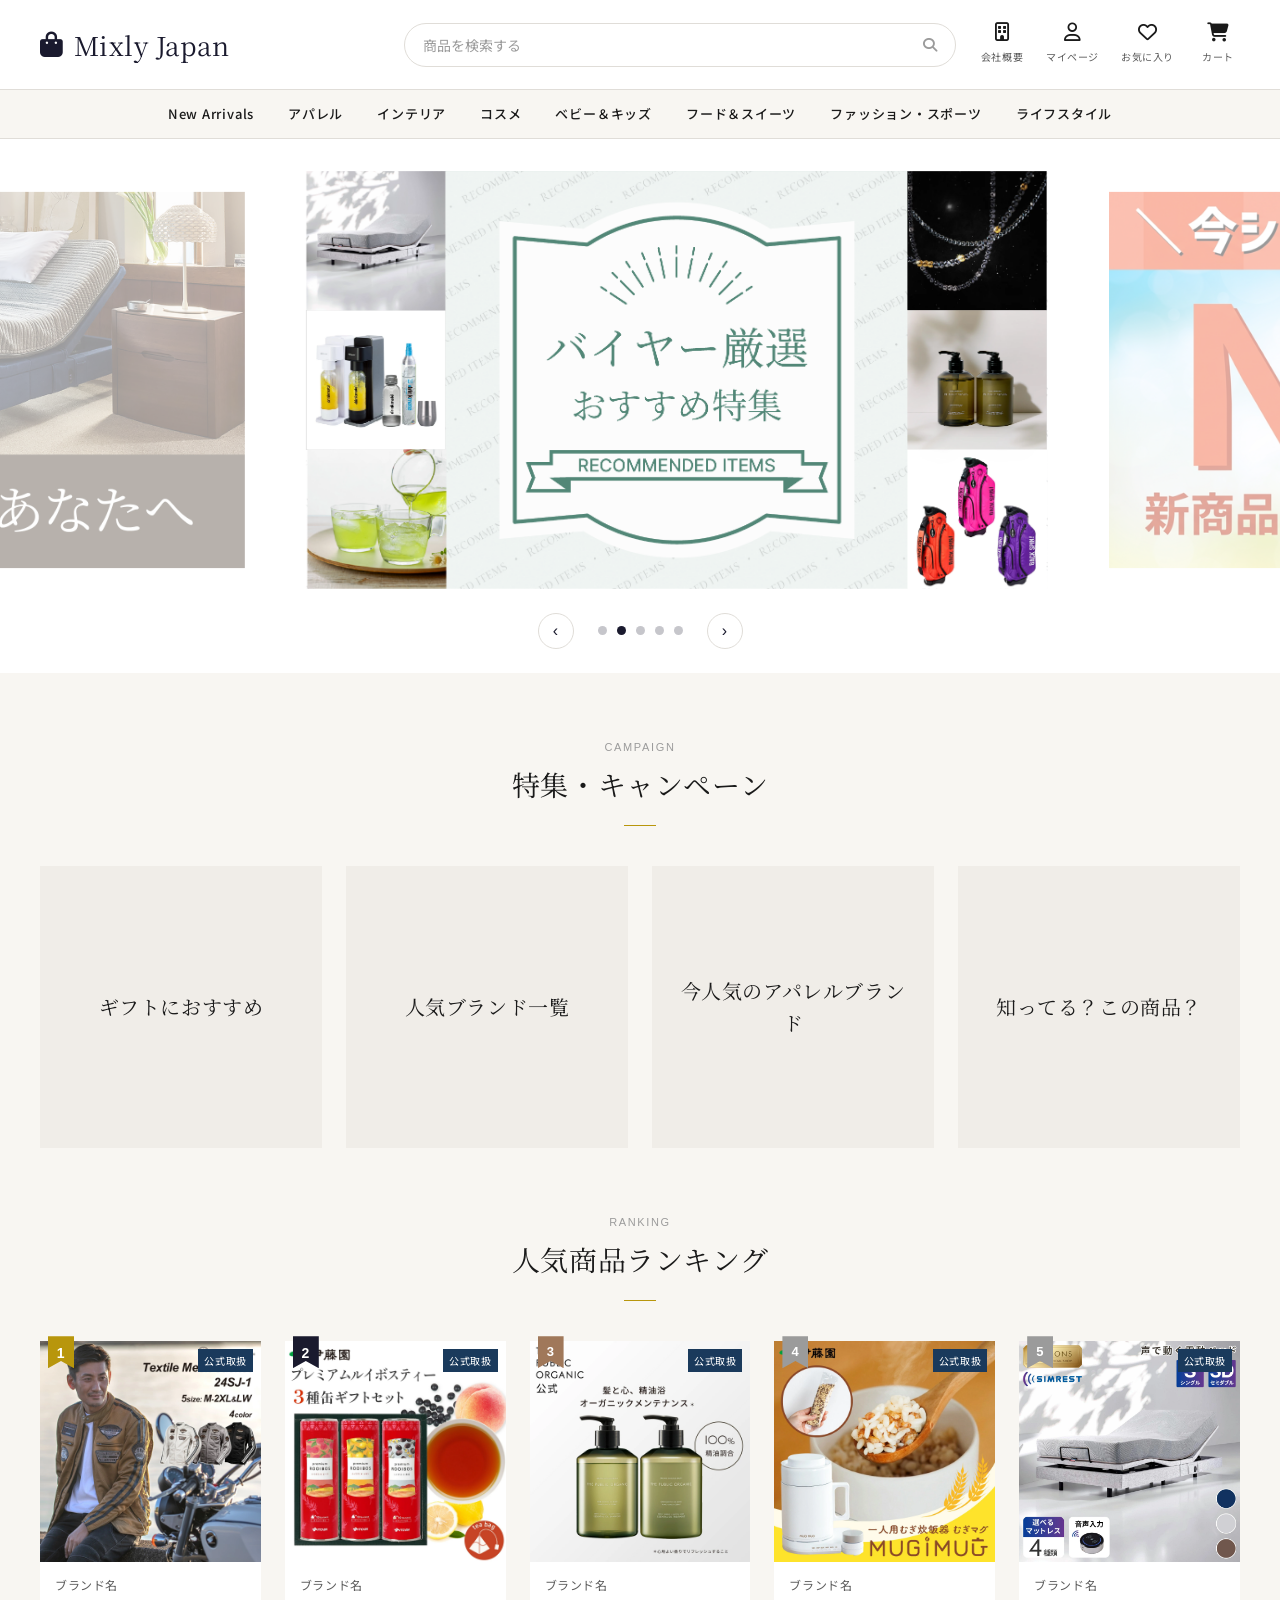
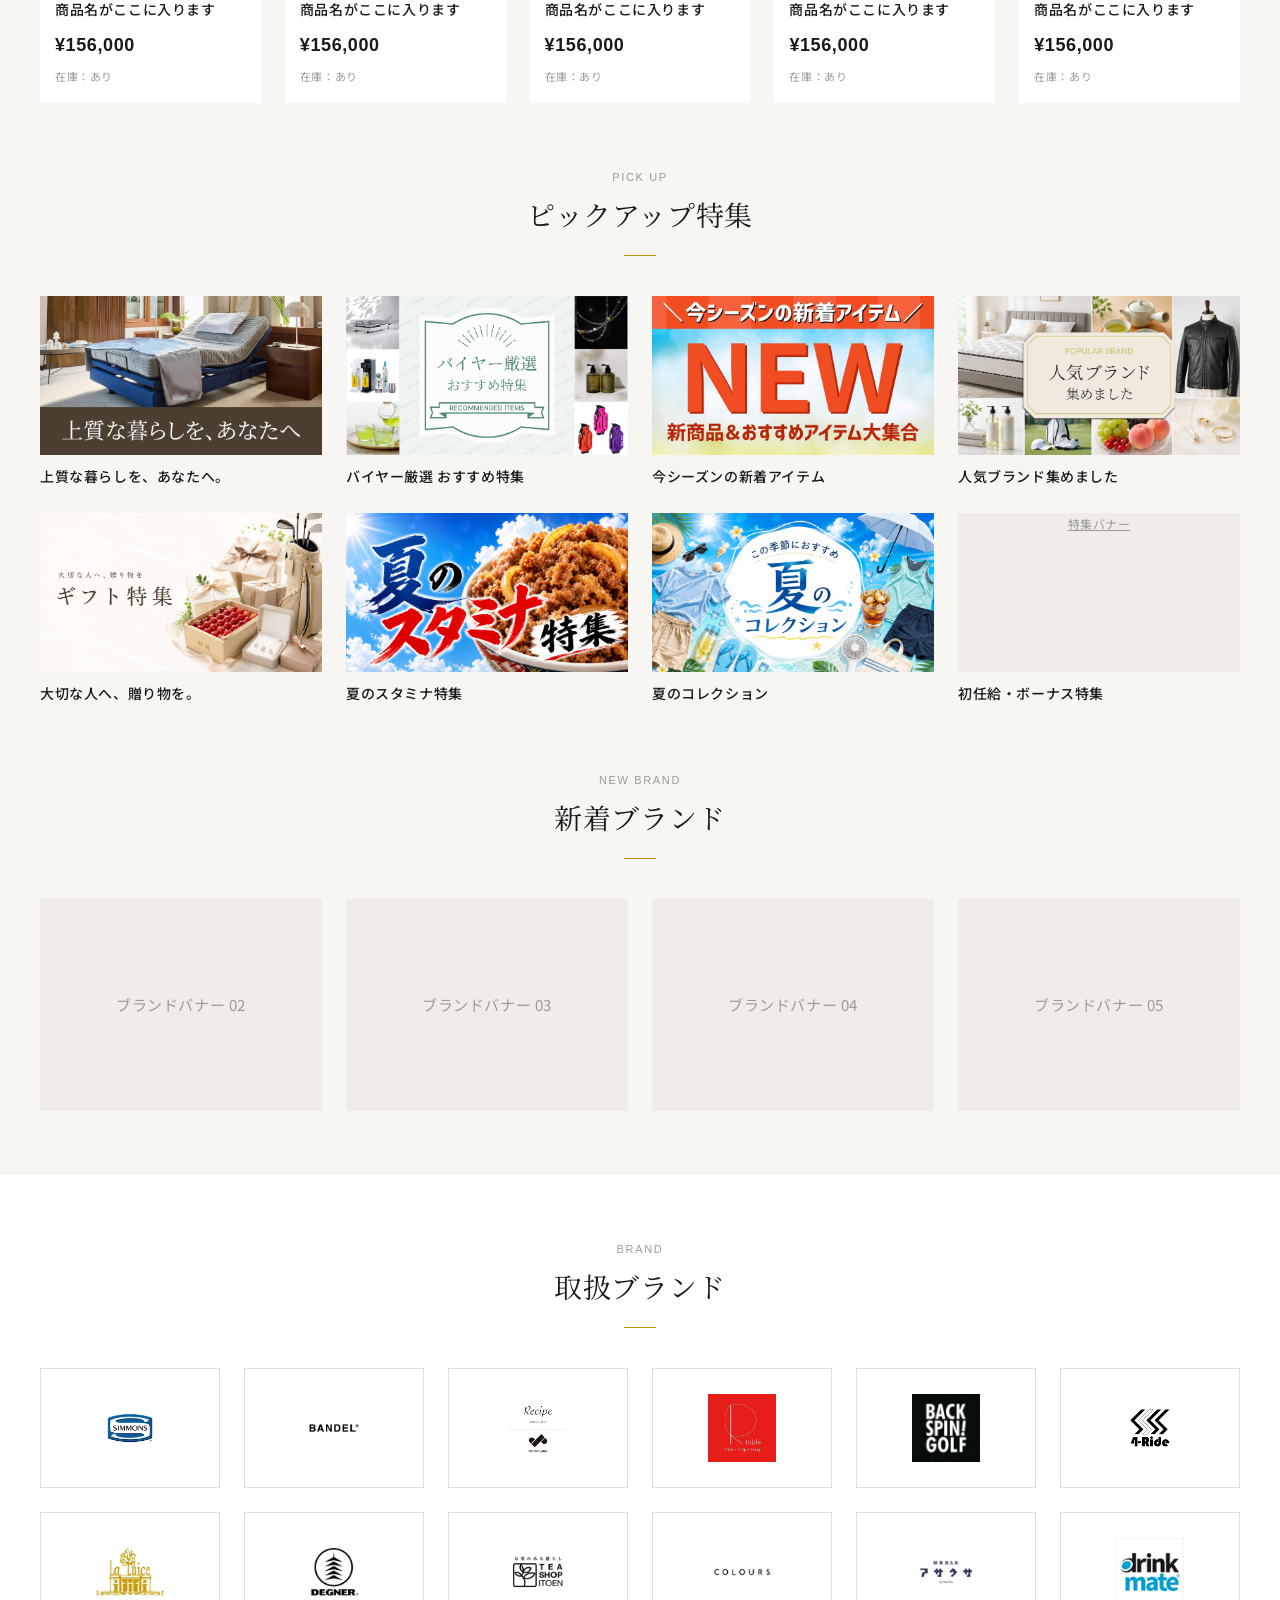
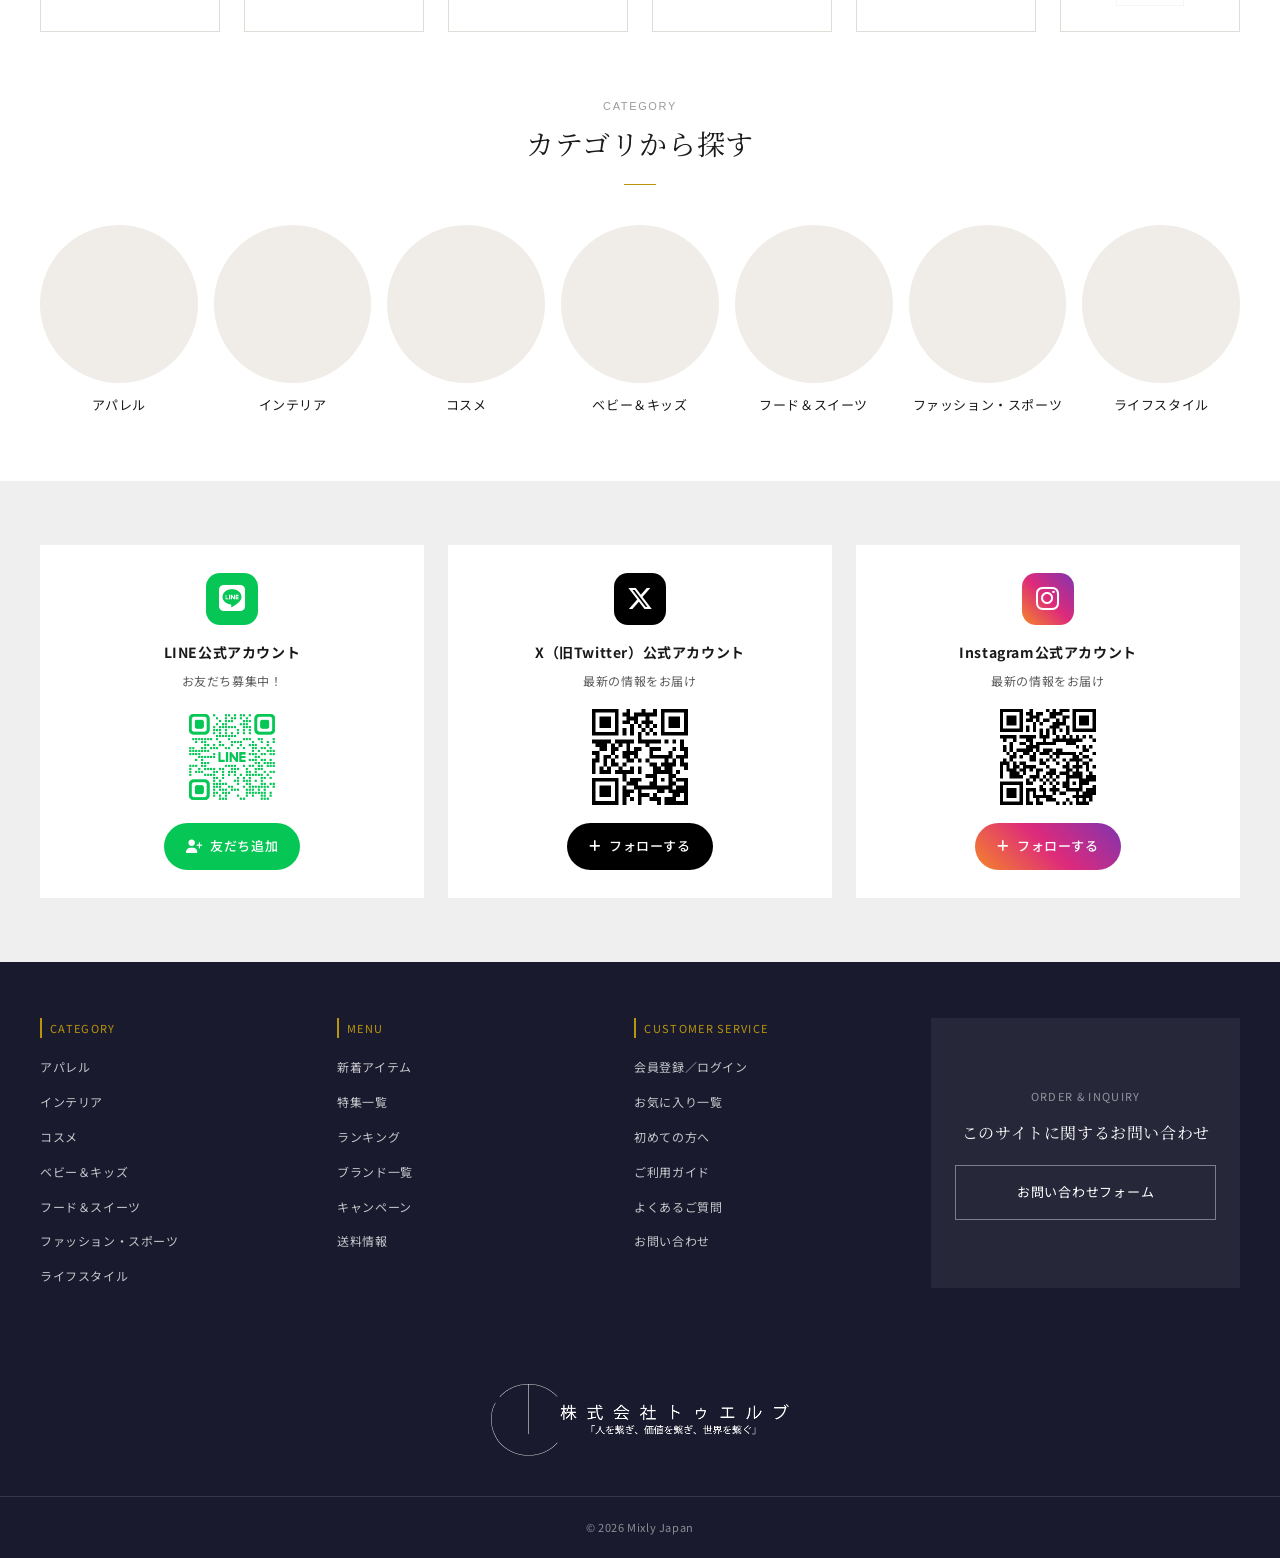
==== commit 15c003fc: "Fix broken hero image links after re-export changed file extensions" ====
--- a/index.html
+++ b/index.html
@@ -88,10 +88,10 @@
             <div class="splide__track">
                 <ul class="splide__list">
                     <li class="splide__slide">
-                        <img class="hero-slide-img" src="images/hero-01-feature.png" alt="">
+                        <img class="hero-slide-img" src="images/hero-01-feature.jpg" alt="">
                     </li>
                     <li class="splide__slide">
-                        <img class="hero-slide-img" src="images/hero-02-campaign.jpg" alt="">
+                        <img class="hero-slide-img" src="images/hero-02-campaign.png" alt="">
                     </li>
                     <li class="splide__slide">
                         <img class="hero-slide-img" src="images/hero-03-new.png" alt="">
@@ -208,11 +208,11 @@
         </div>
         <div class="pickup-grid">
             <div class="pickup-item">
-                <a href="#"><img src="images/hero-01-feature.png" alt=""></a>
+                <a href="#"><img src="images/hero-01-feature.jpg" alt=""></a>
                 <p class="pickup-label">上質な暮らしを、あなたへ。</p>
             </div>
             <div class="pickup-item">
-                <a href="#"><img src="images/hero-02-campaign.jpg" alt=""></a>
+                <a href="#"><img src="images/hero-02-campaign.png" alt=""></a>
                 <p class="pickup-label">バイヤー厳選 おすすめ特集</p>
             </div>
             <div class="pickup-item">
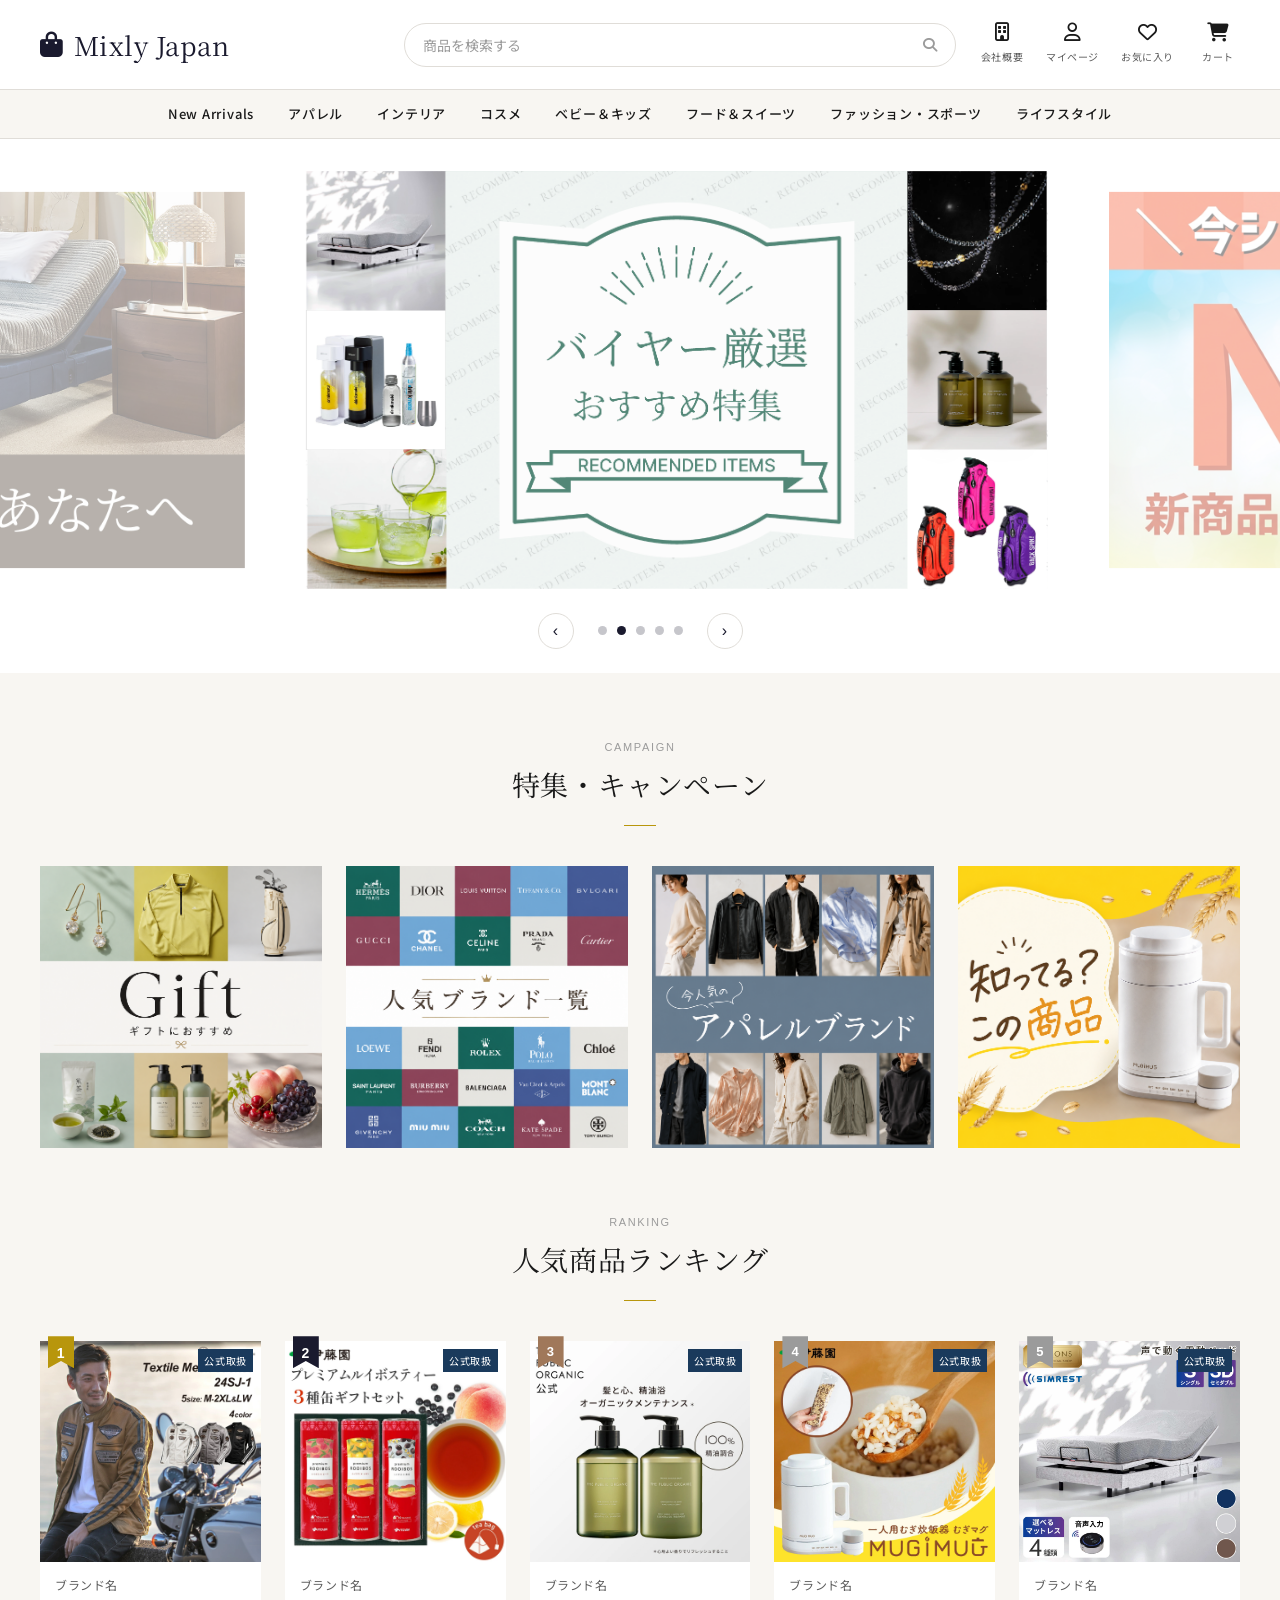
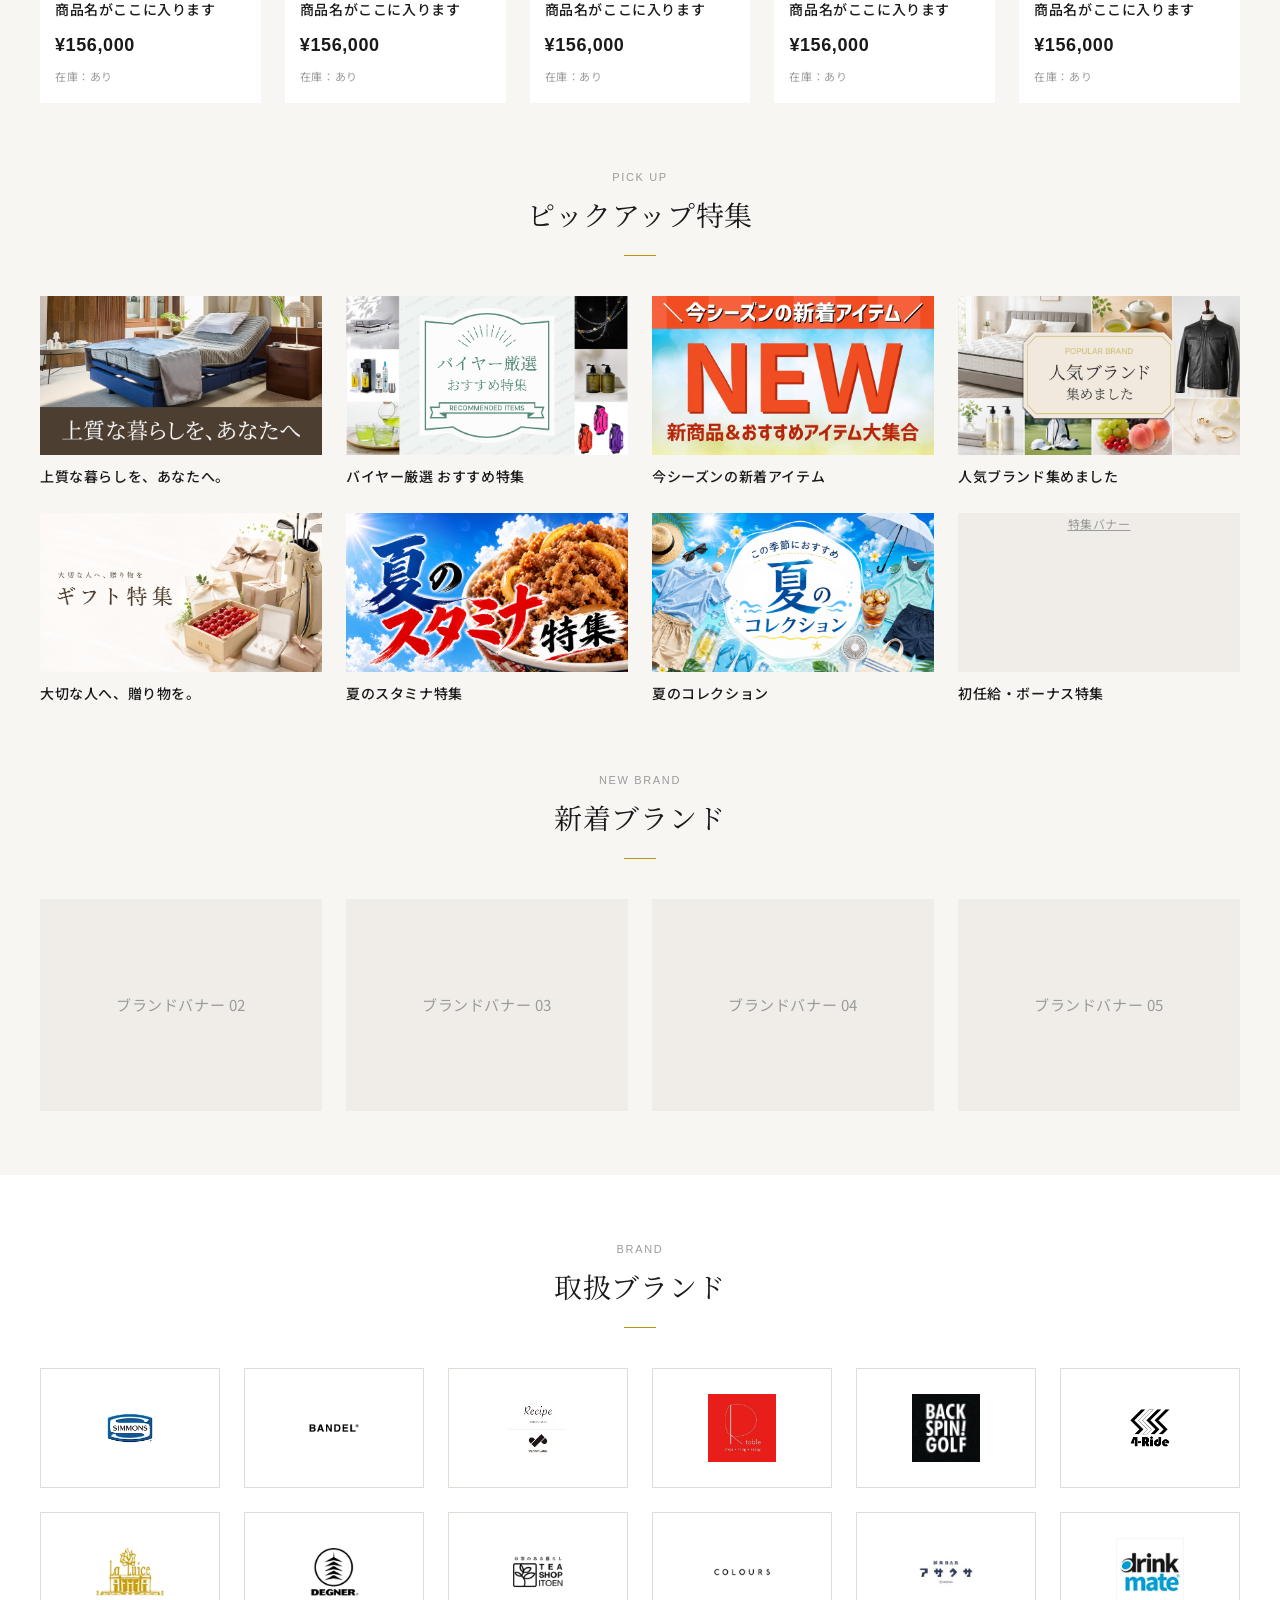
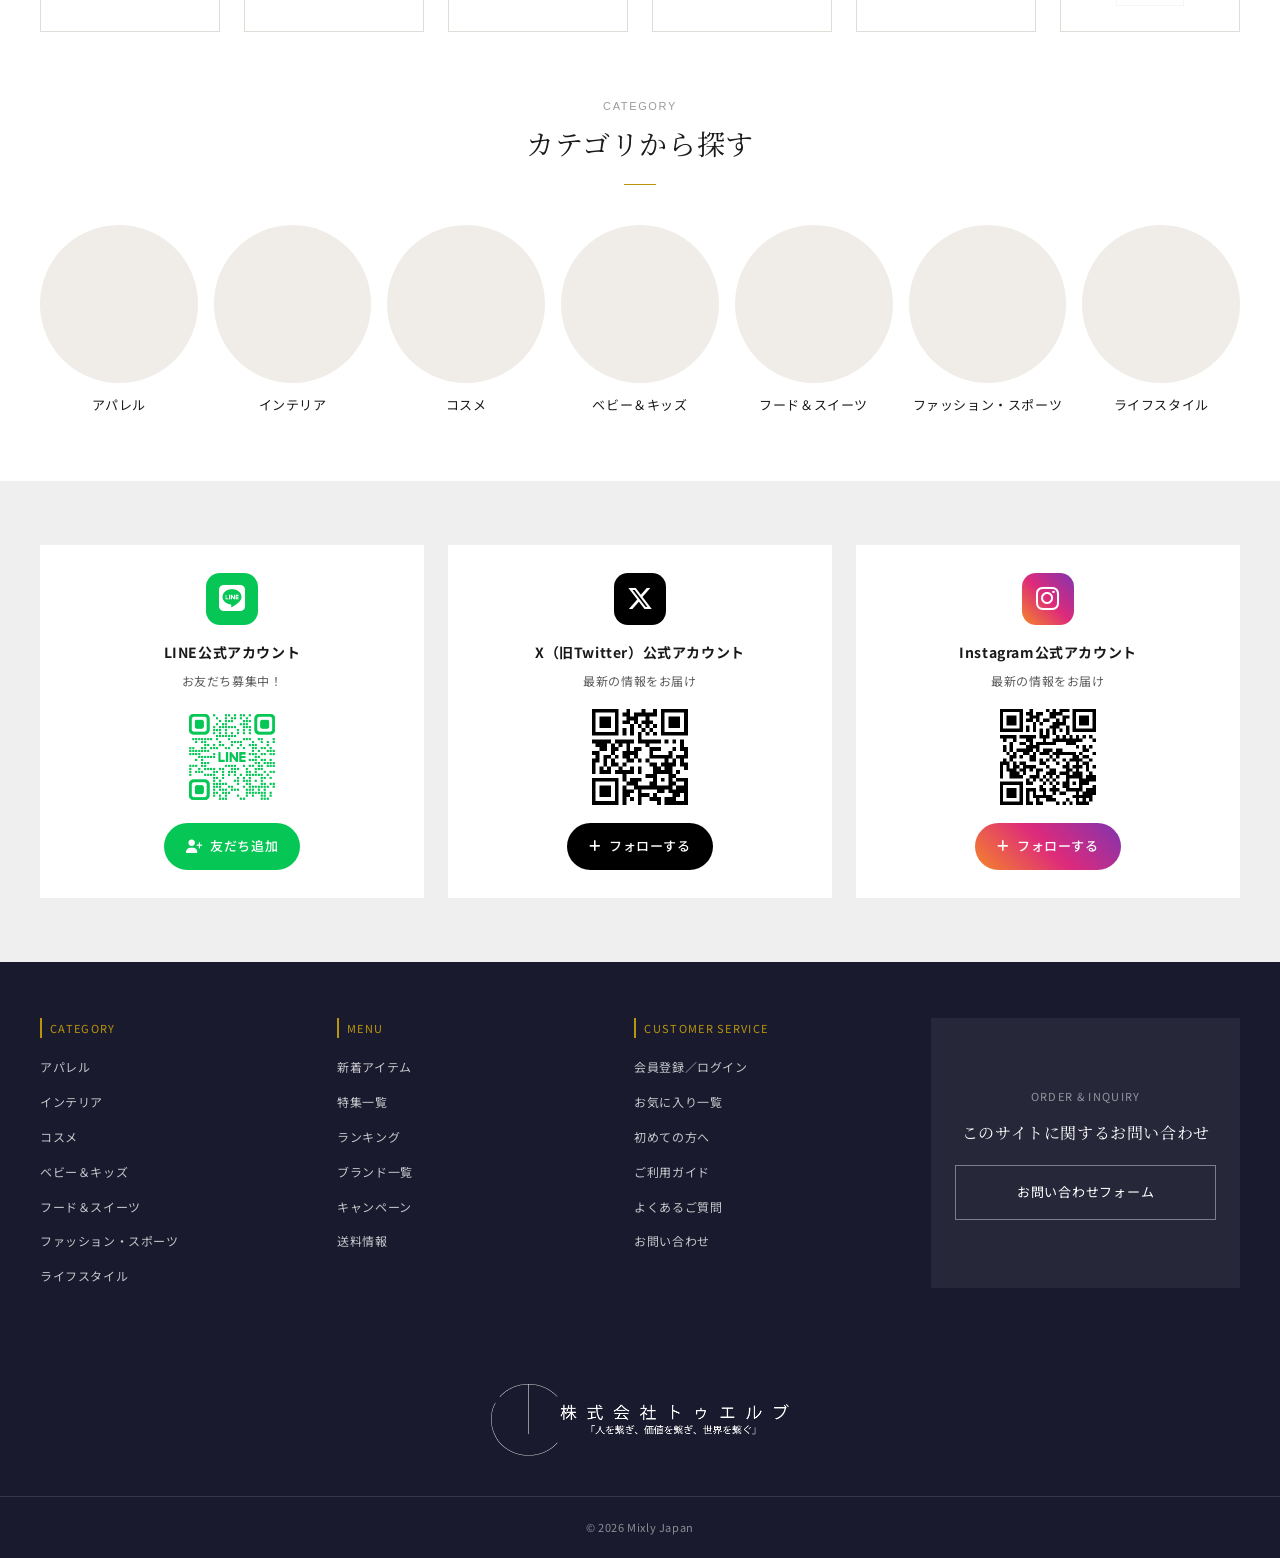
==== commit 4d105661: "Add real Campaign banner images" ====
--- a/index.html
+++ b/index.html
@@ -126,10 +126,10 @@
             <div class="underline"></div>
         </div>
         <div class="campaign-grid">
-            <a href="#"><span>ギフトにおすすめ</span></a>
-            <a href="#"><span>人気ブランド一覧</span></a>
-            <a href="#"><span>今人気のアパレルブランド</span></a>
-            <a href="#"><span>知ってる？この商品？</span></a>
+            <a href="#"><img src="images/campaign_bn_02.png" alt="ギフトにおすすめ"></a>
+            <a href="#"><img src="images/campaign_bn_01.png" alt="人気ブランド一覧"></a>
+            <a href="#"><img src="images/campaign_bn_03.png" alt="今人気のアパレルブランド"></a>
+            <a href="#"><img src="images/campaign_bn_04.png" alt="知ってる？この商品？"></a>
         </div>
     </section>
 
--- a/style.css
+++ b/style.css
@@ -430,21 +430,12 @@
     text-decoration: none;
     color: var(--color-text-primary);
 }
-.campaign-grid a span {
-    /* flex centering doesn't reliably centre within a height:0 box
-       (browsers lay it out against the unclamped 0, not the rendered
-       padding height), so position the label absolutely instead */
+.campaign-grid a img {
     position: absolute;
     inset: 0;
-    display: flex;
-    align-items: center;
-    justify-content: center;
-    padding: 0 var(--space-l);
-    text-align: center;
-    font-family: var(--font-heading);
-    font-size: 20px;
-    font-weight: 400;
-    line-height: 1.6;
+    width: 100%;
+    height: 100%;
+    object-fit: cover;
 }
 
 /* ---------------- Ranking ---------------- */
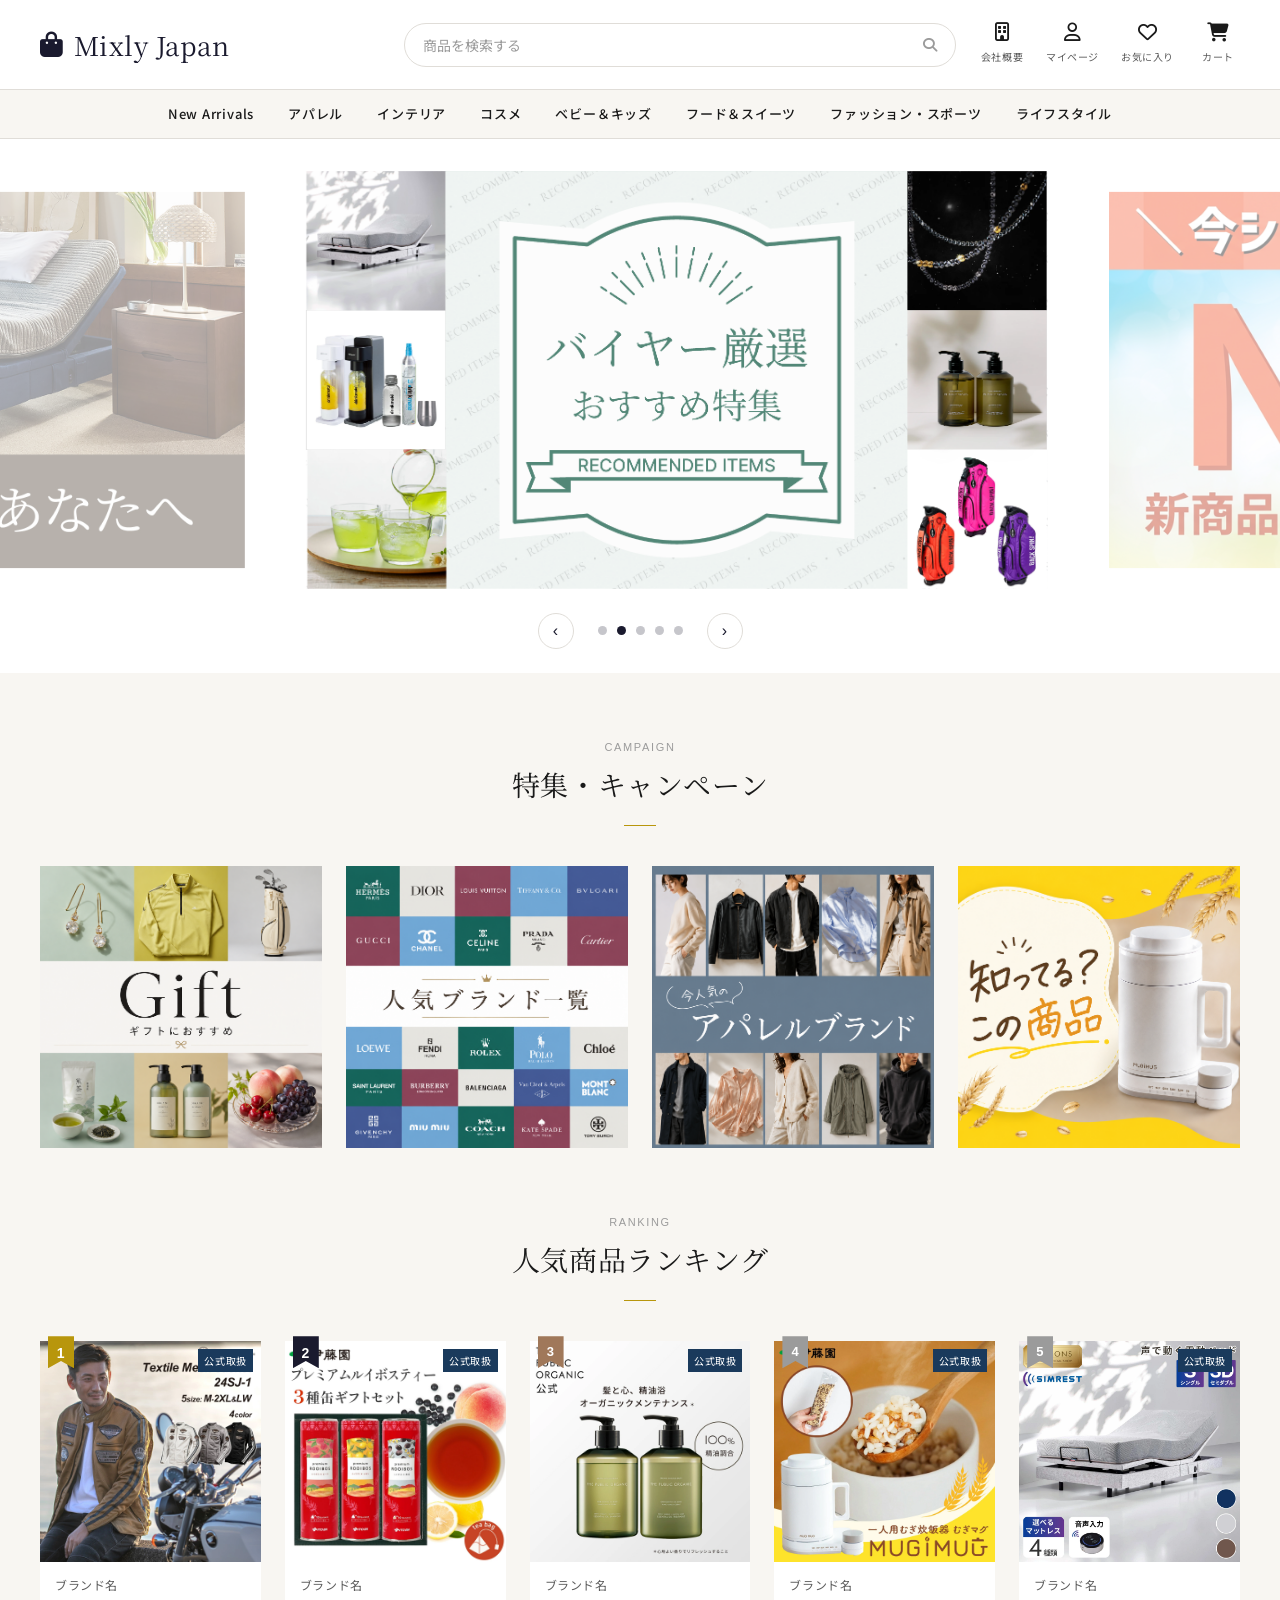
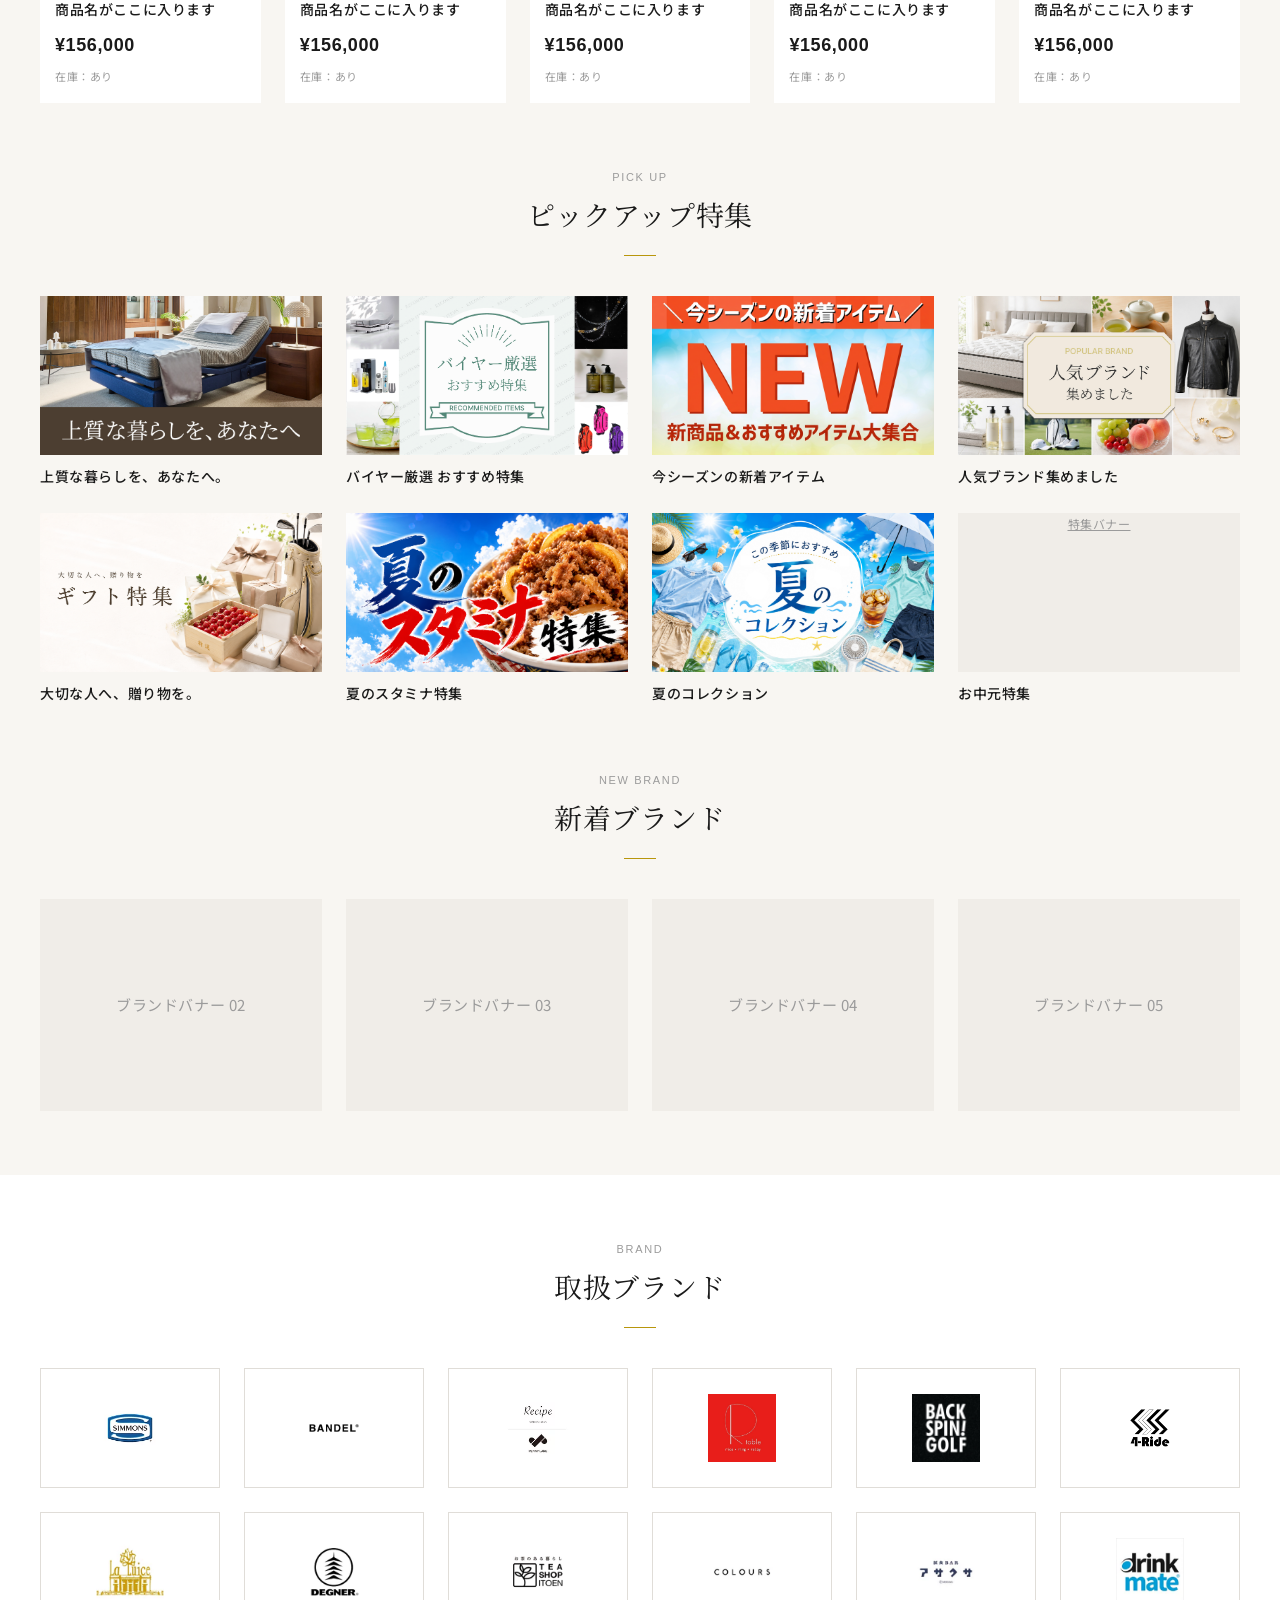
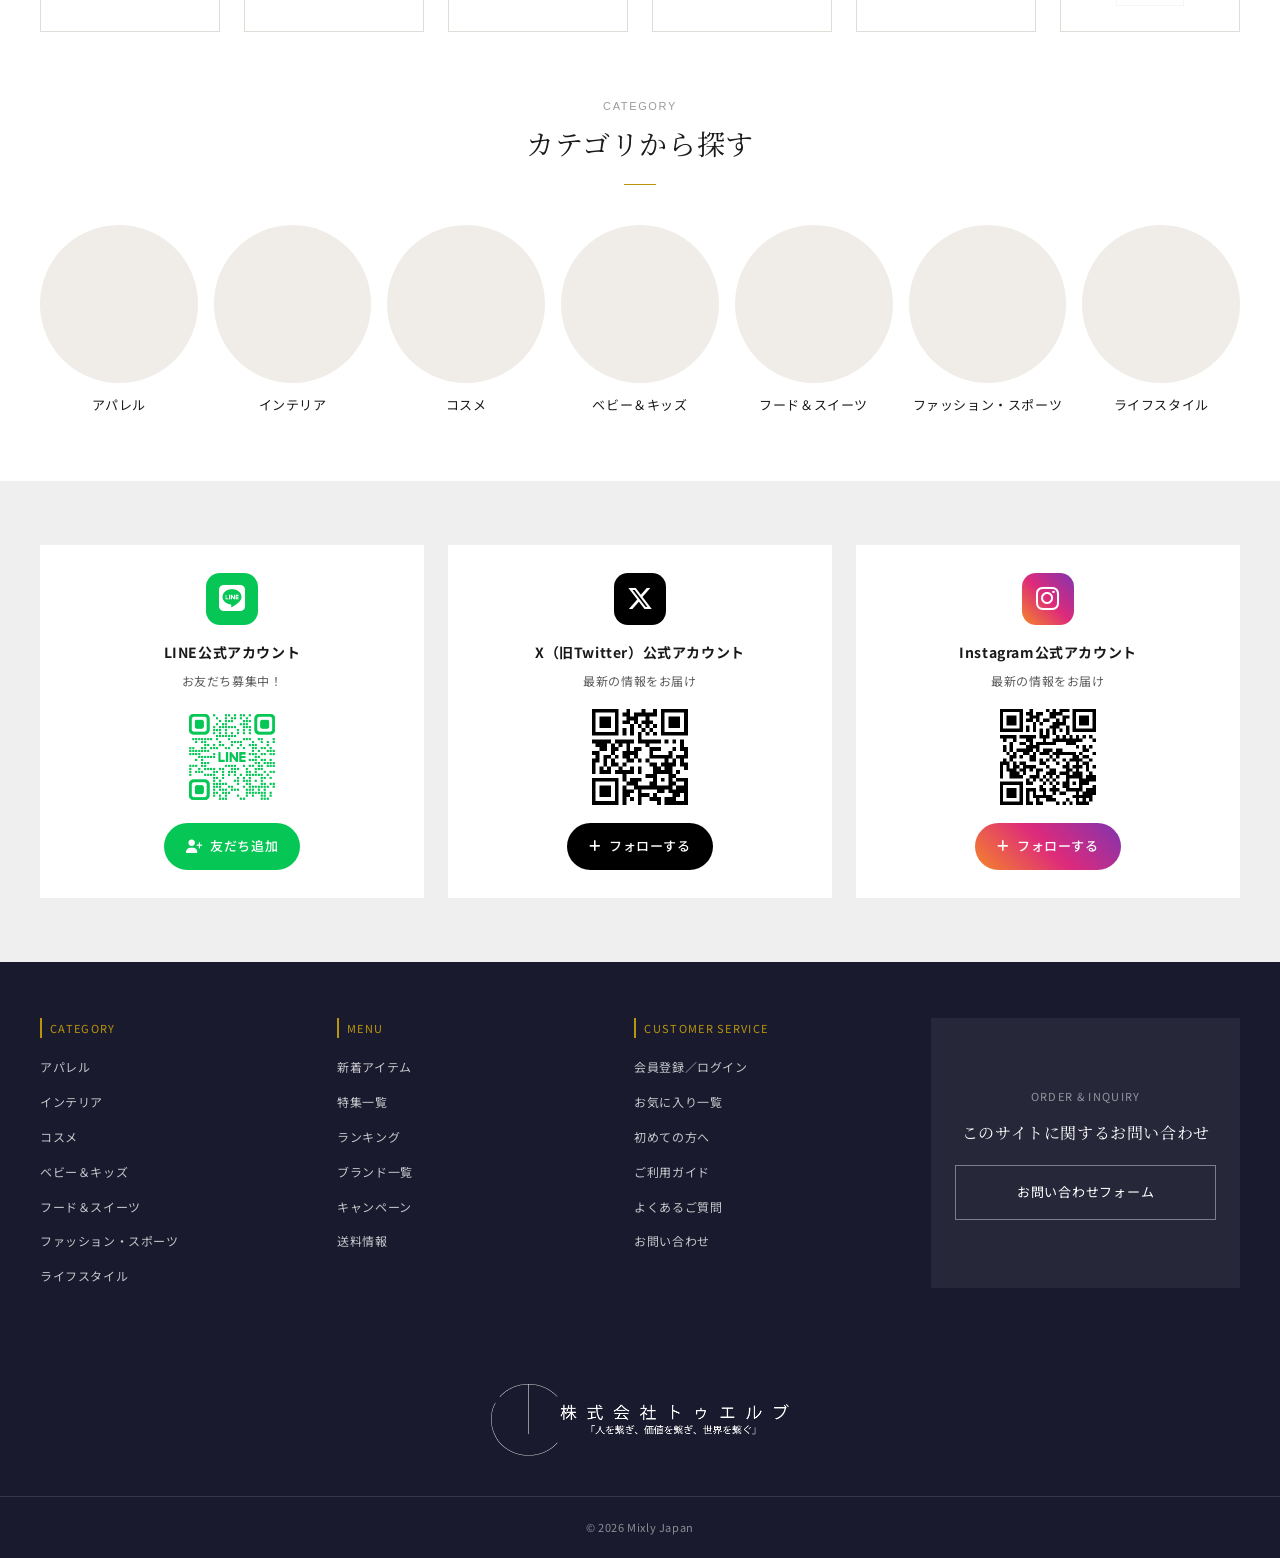
==== commit de981ee0: "Rename Pick Up placeholder label from 初任給・ボーナス特集 to お中元特集" ====
--- a/index.html
+++ b/index.html
@@ -237,7 +237,7 @@
             </div>
             <div class="pickup-item">
                 <a href="#" class="wf-ph">特集バナー</a>
-                <p class="pickup-label">初任給・ボーナス特集</p>
+                <p class="pickup-label">お中元特集</p>
             </div>
         </div>
     </section>
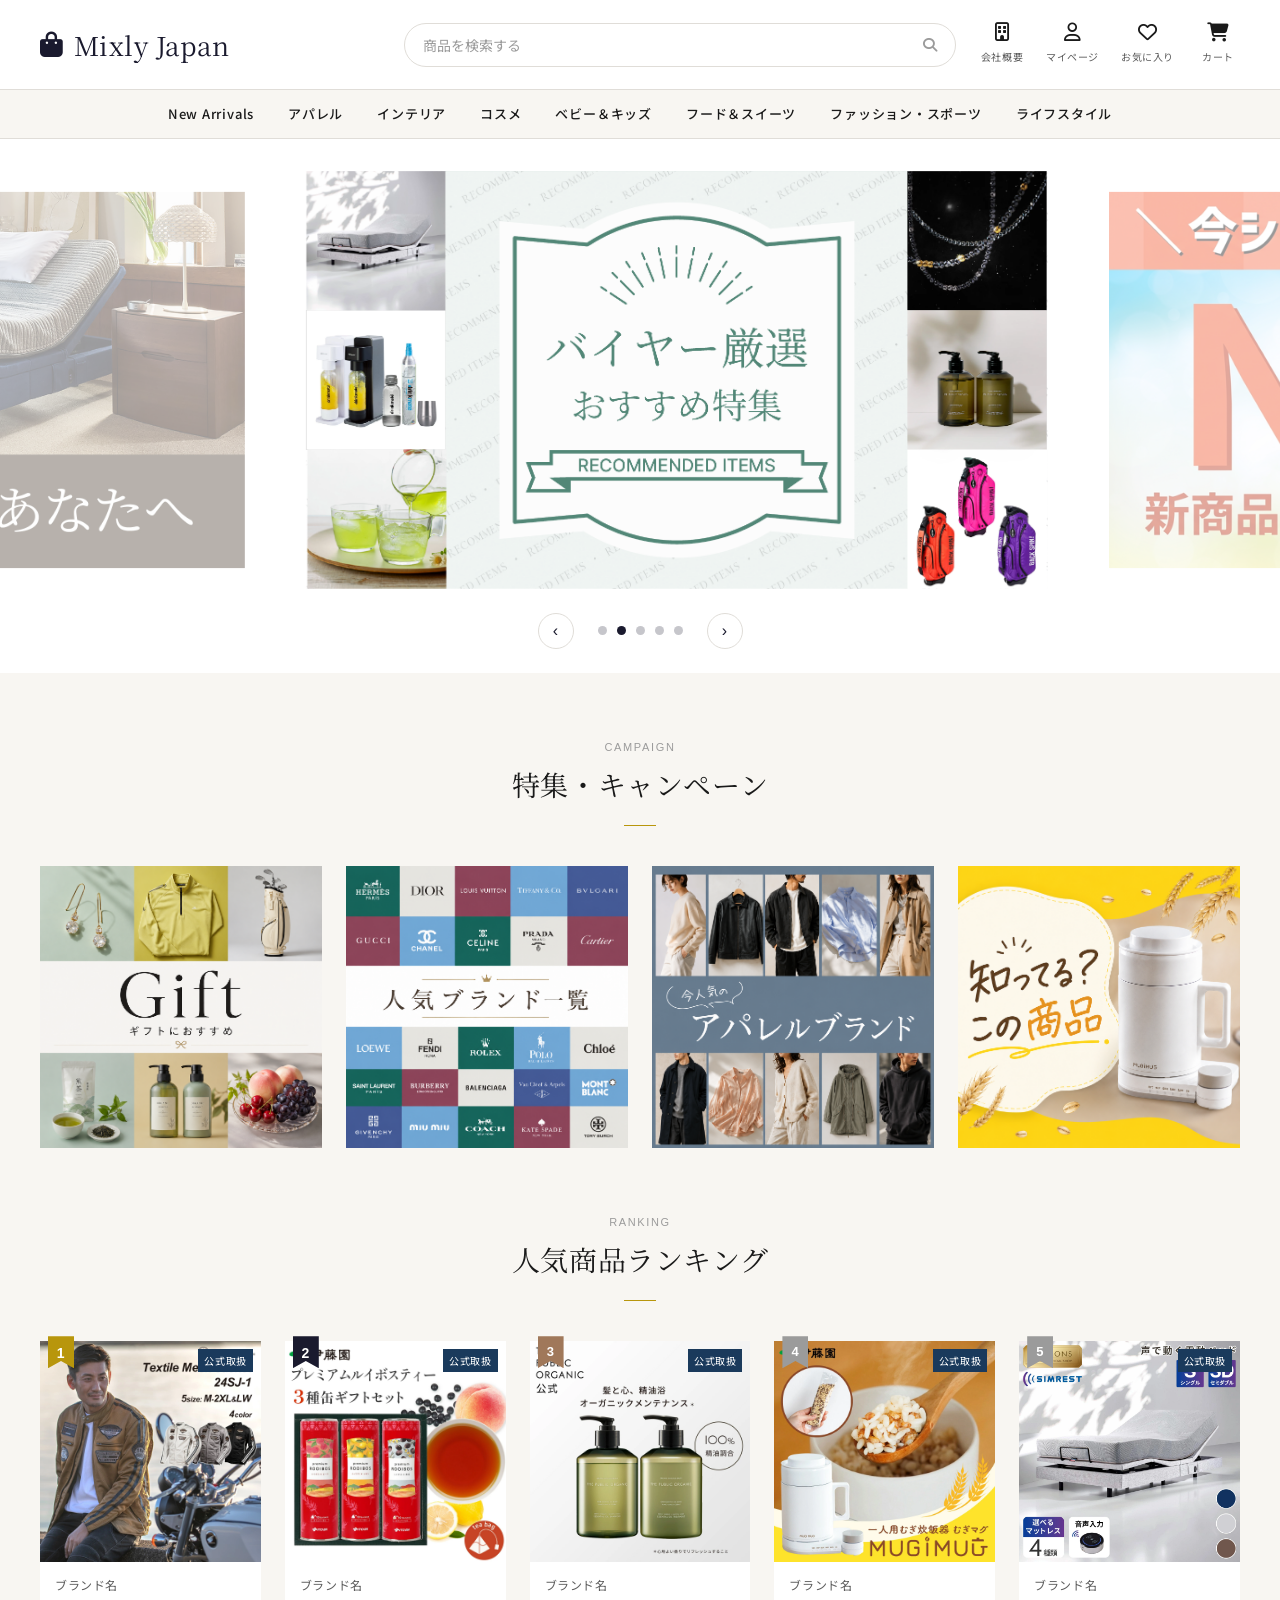
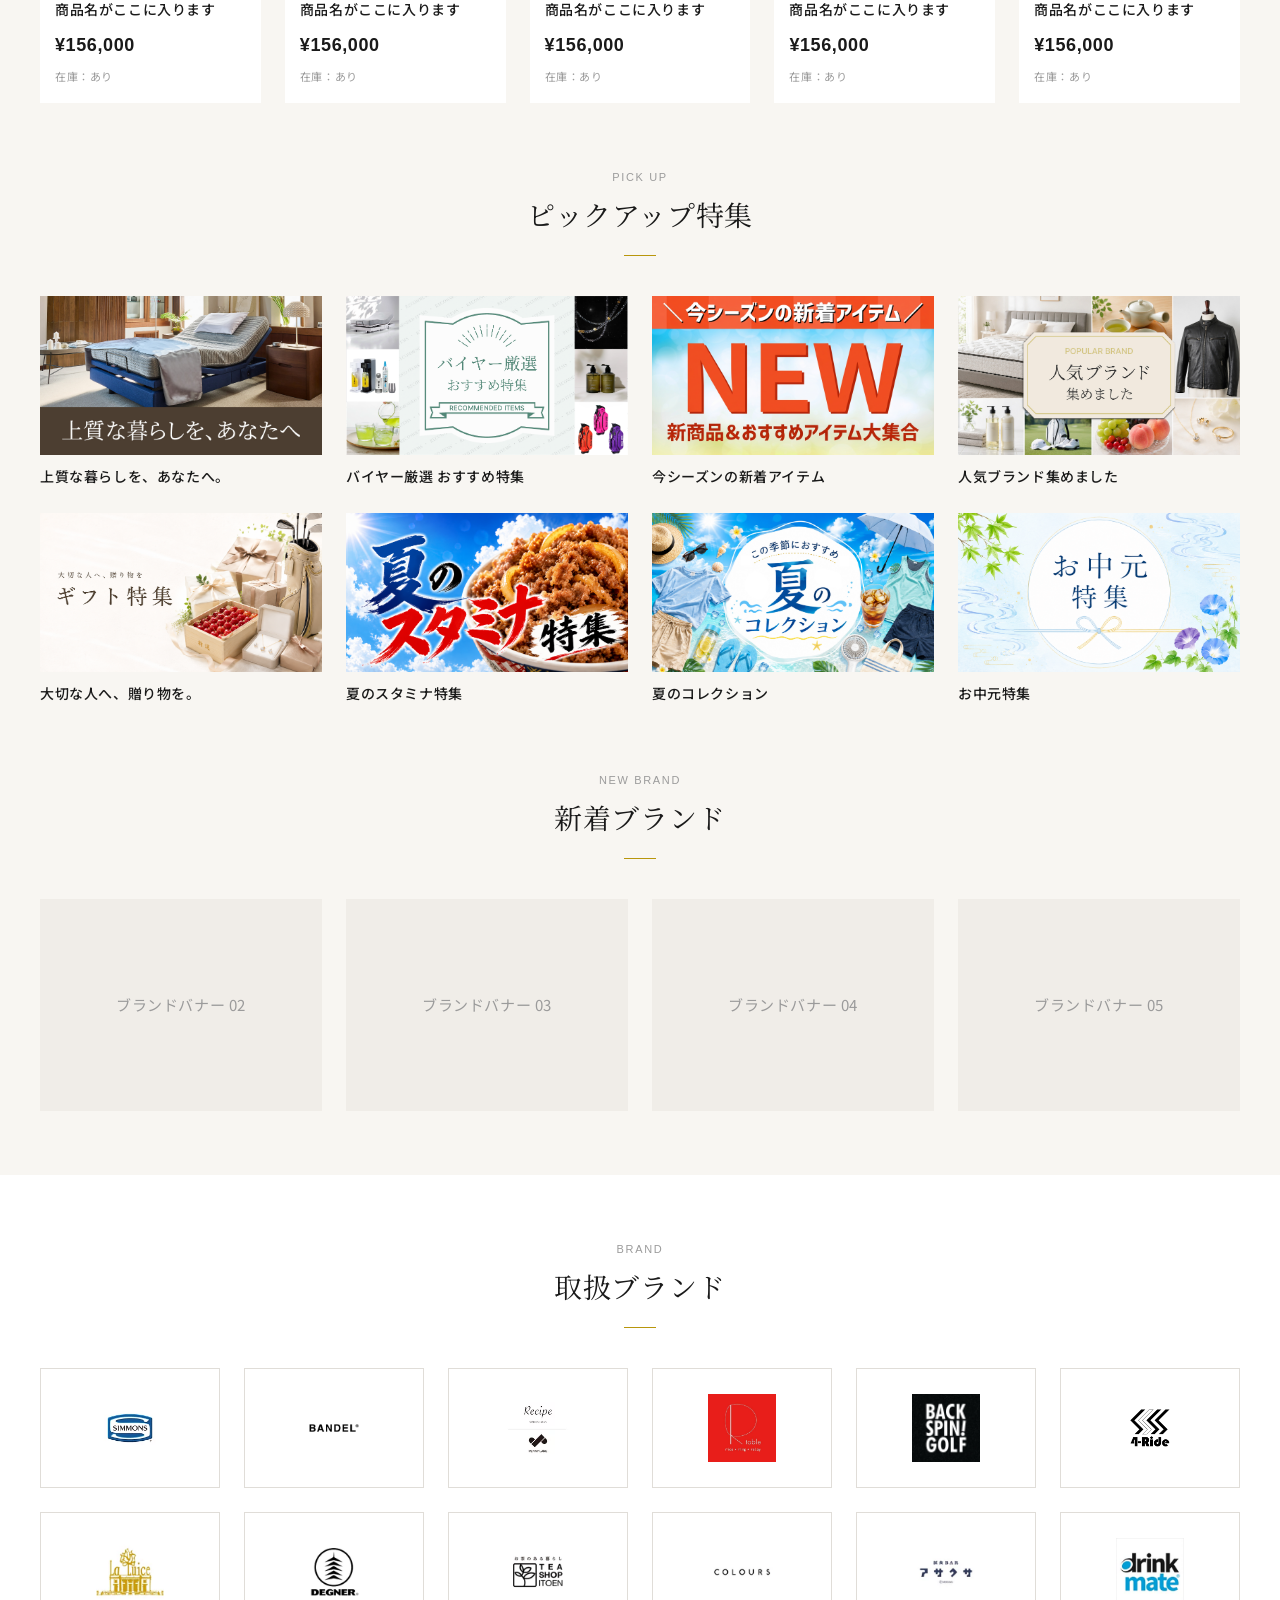
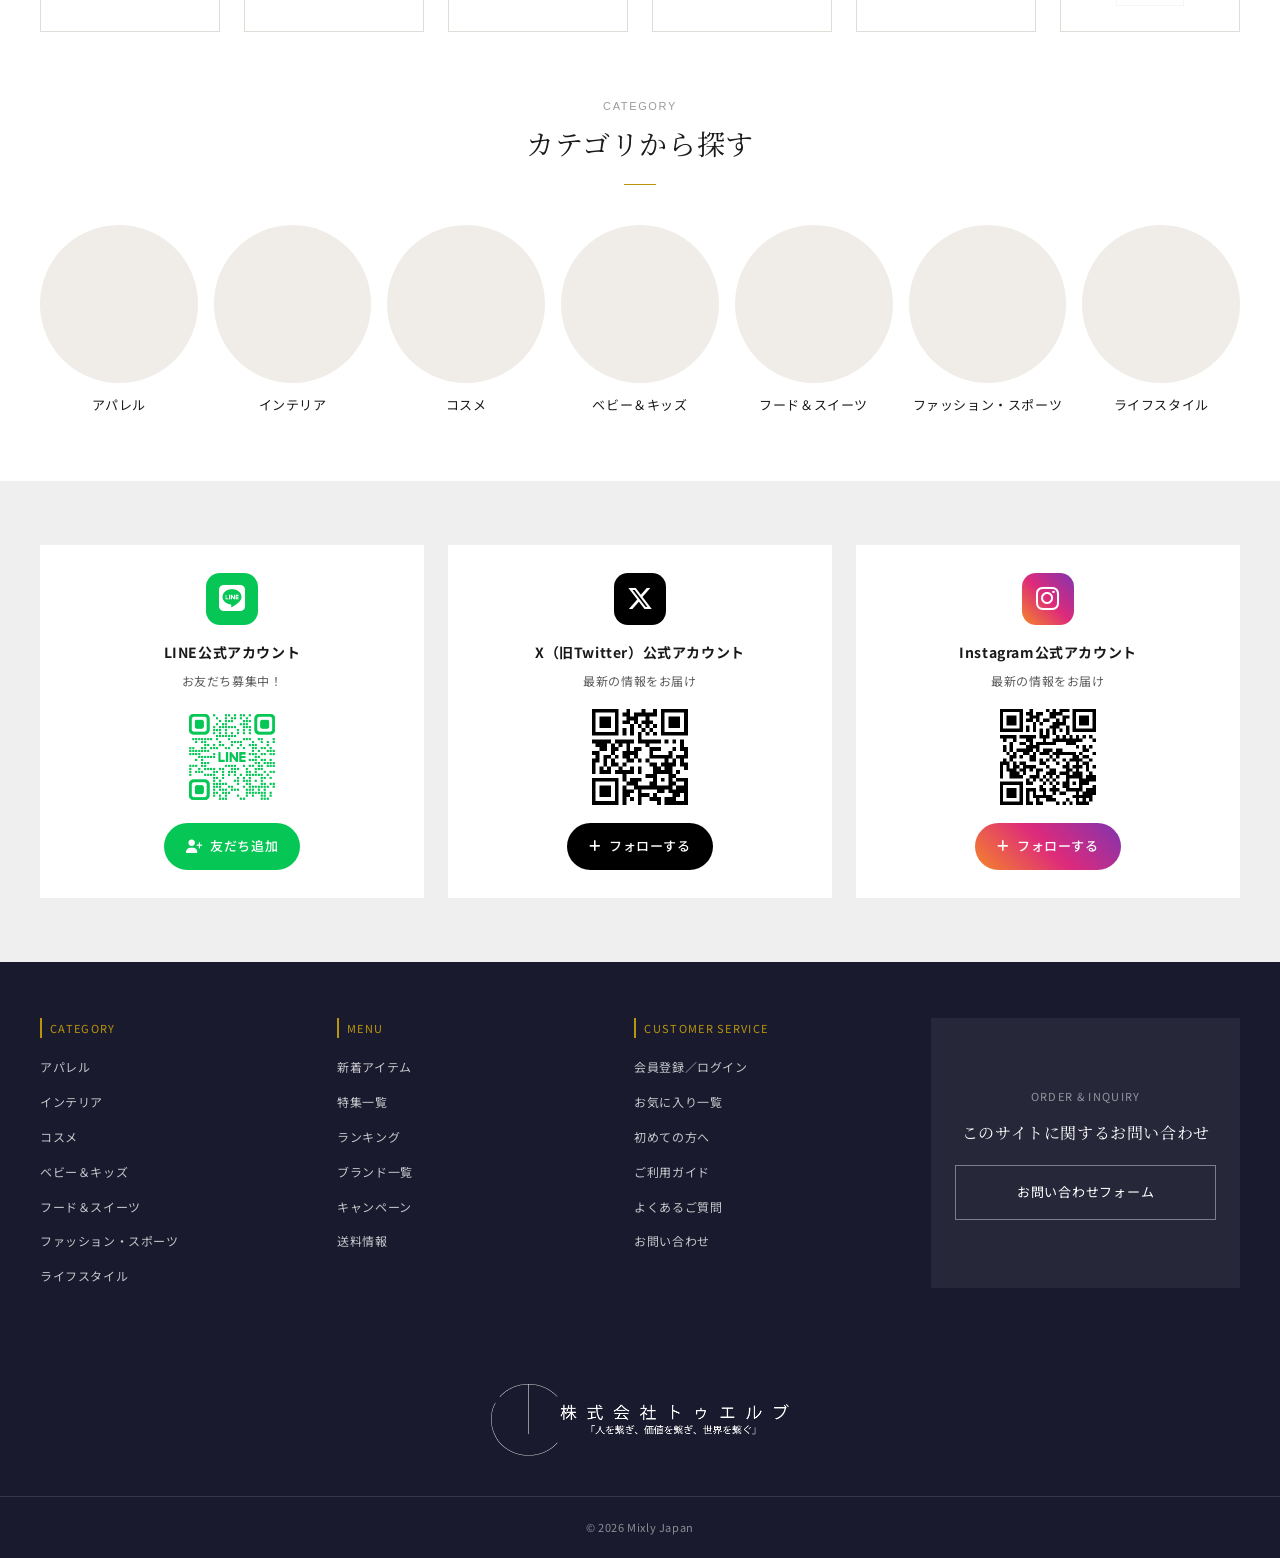
==== commit 1150b7a9: "Add お中元特集 banner image to Pick Up section" ====
--- a/index.html
+++ b/index.html
@@ -236,7 +236,7 @@
                 <p class="pickup-label">夏のコレクション</p>
             </div>
             <div class="pickup-item">
-                <a href="#" class="wf-ph">特集バナー</a>
+                <a href="#"><img src="images/pick_up/pickup_ochugen.png" alt=""></a>
                 <p class="pickup-label">お中元特集</p>
             </div>
         </div>
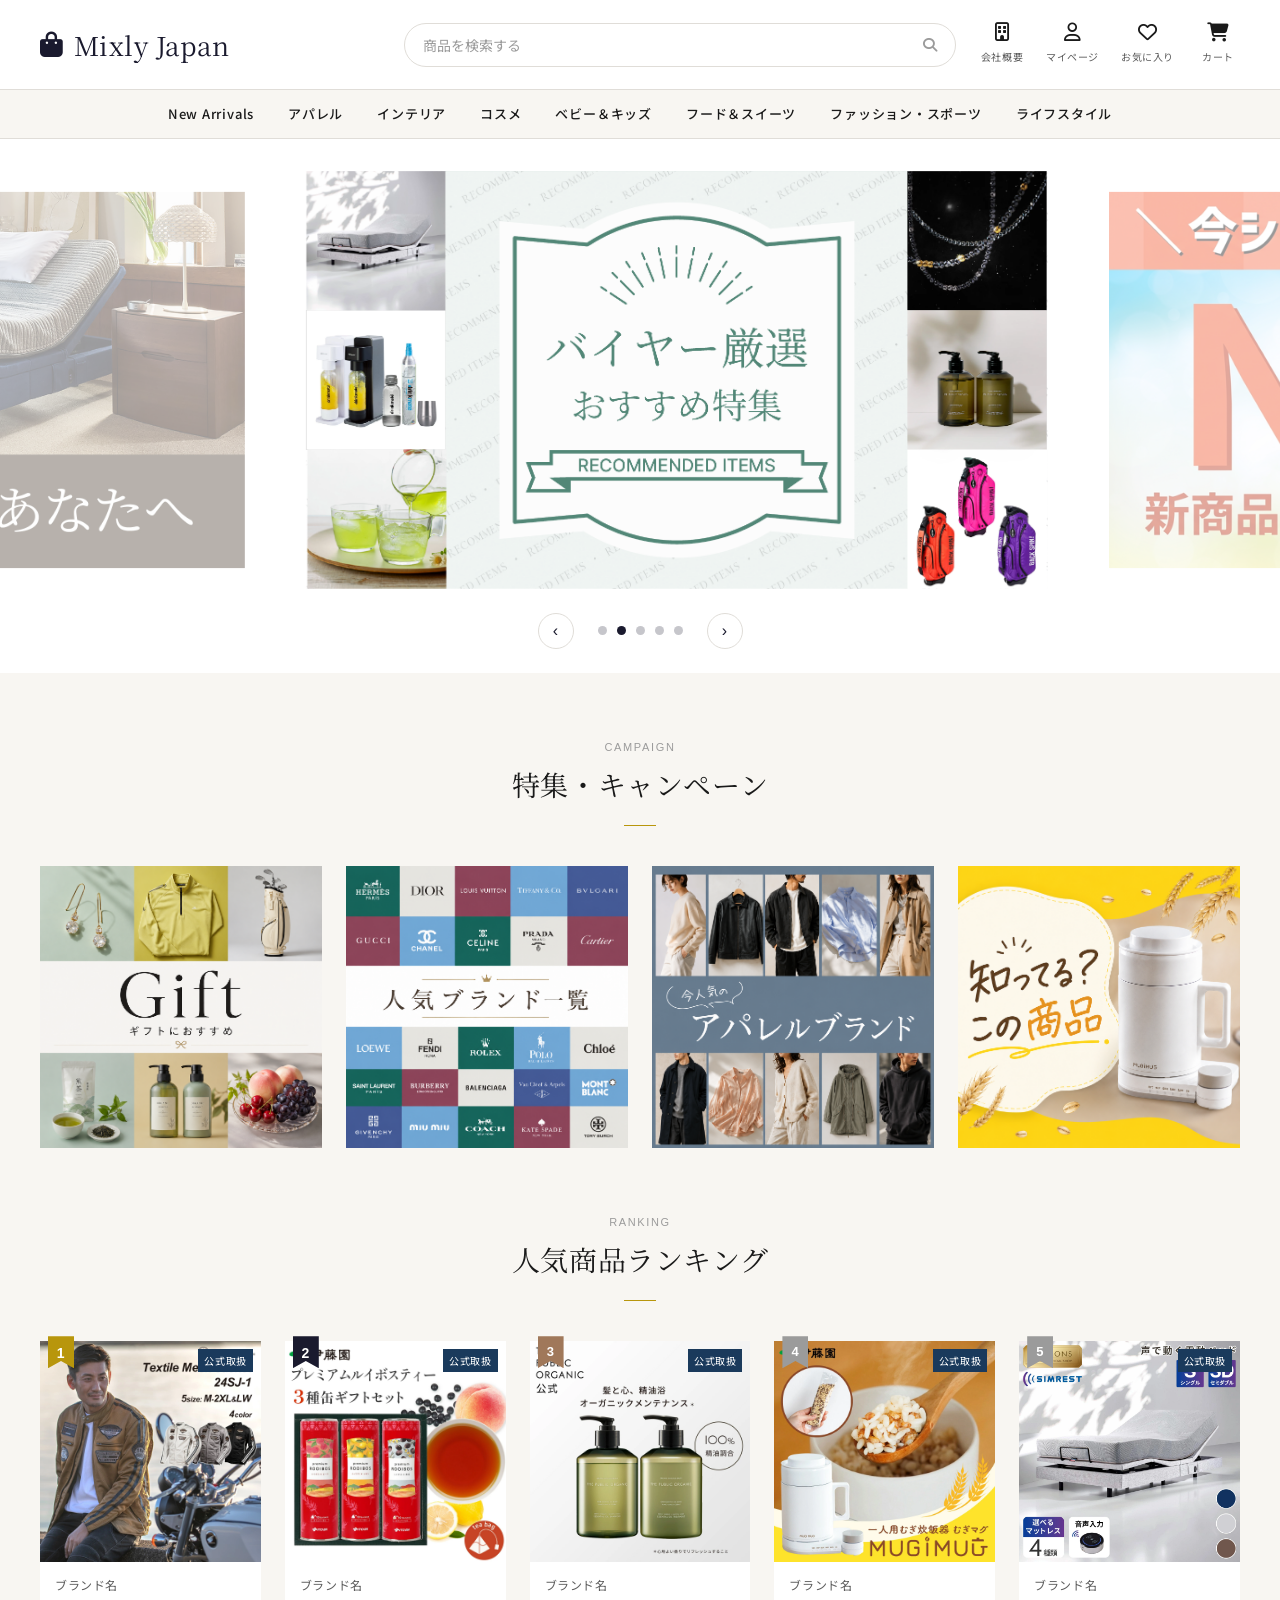
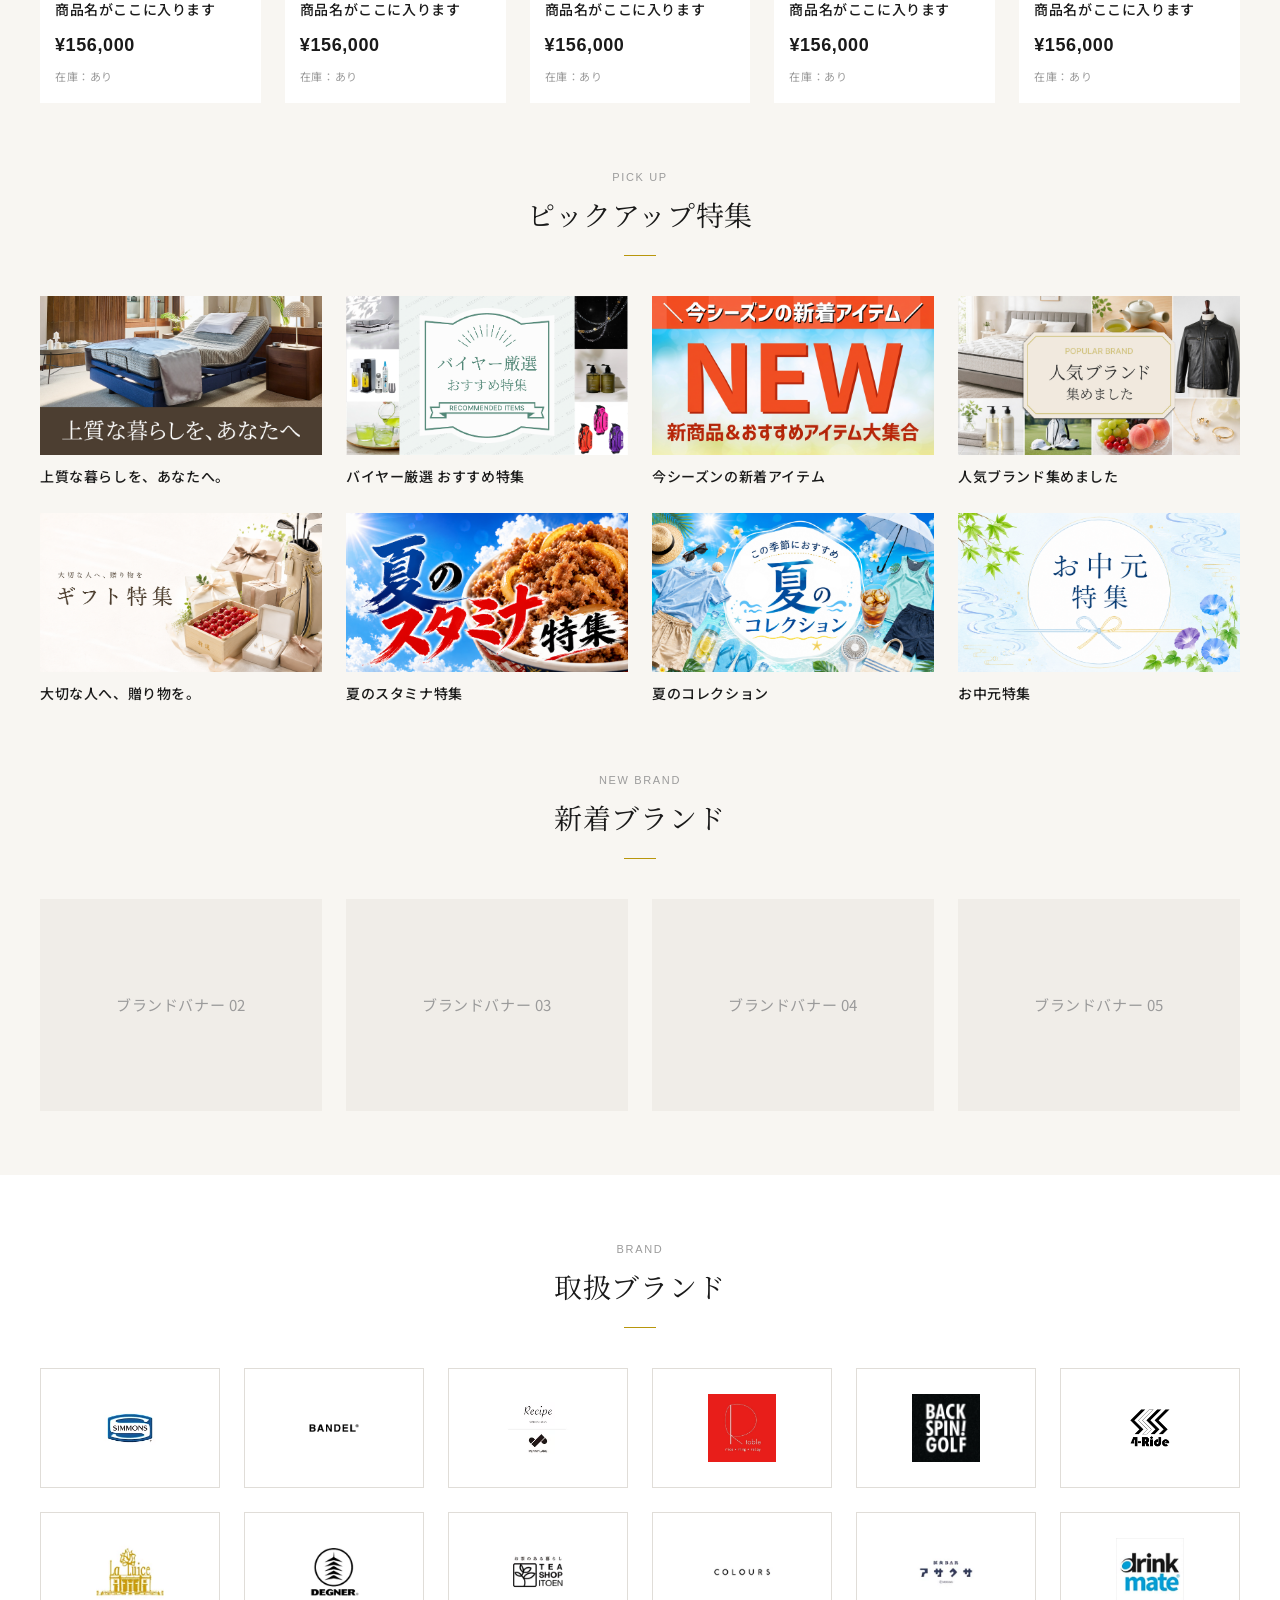
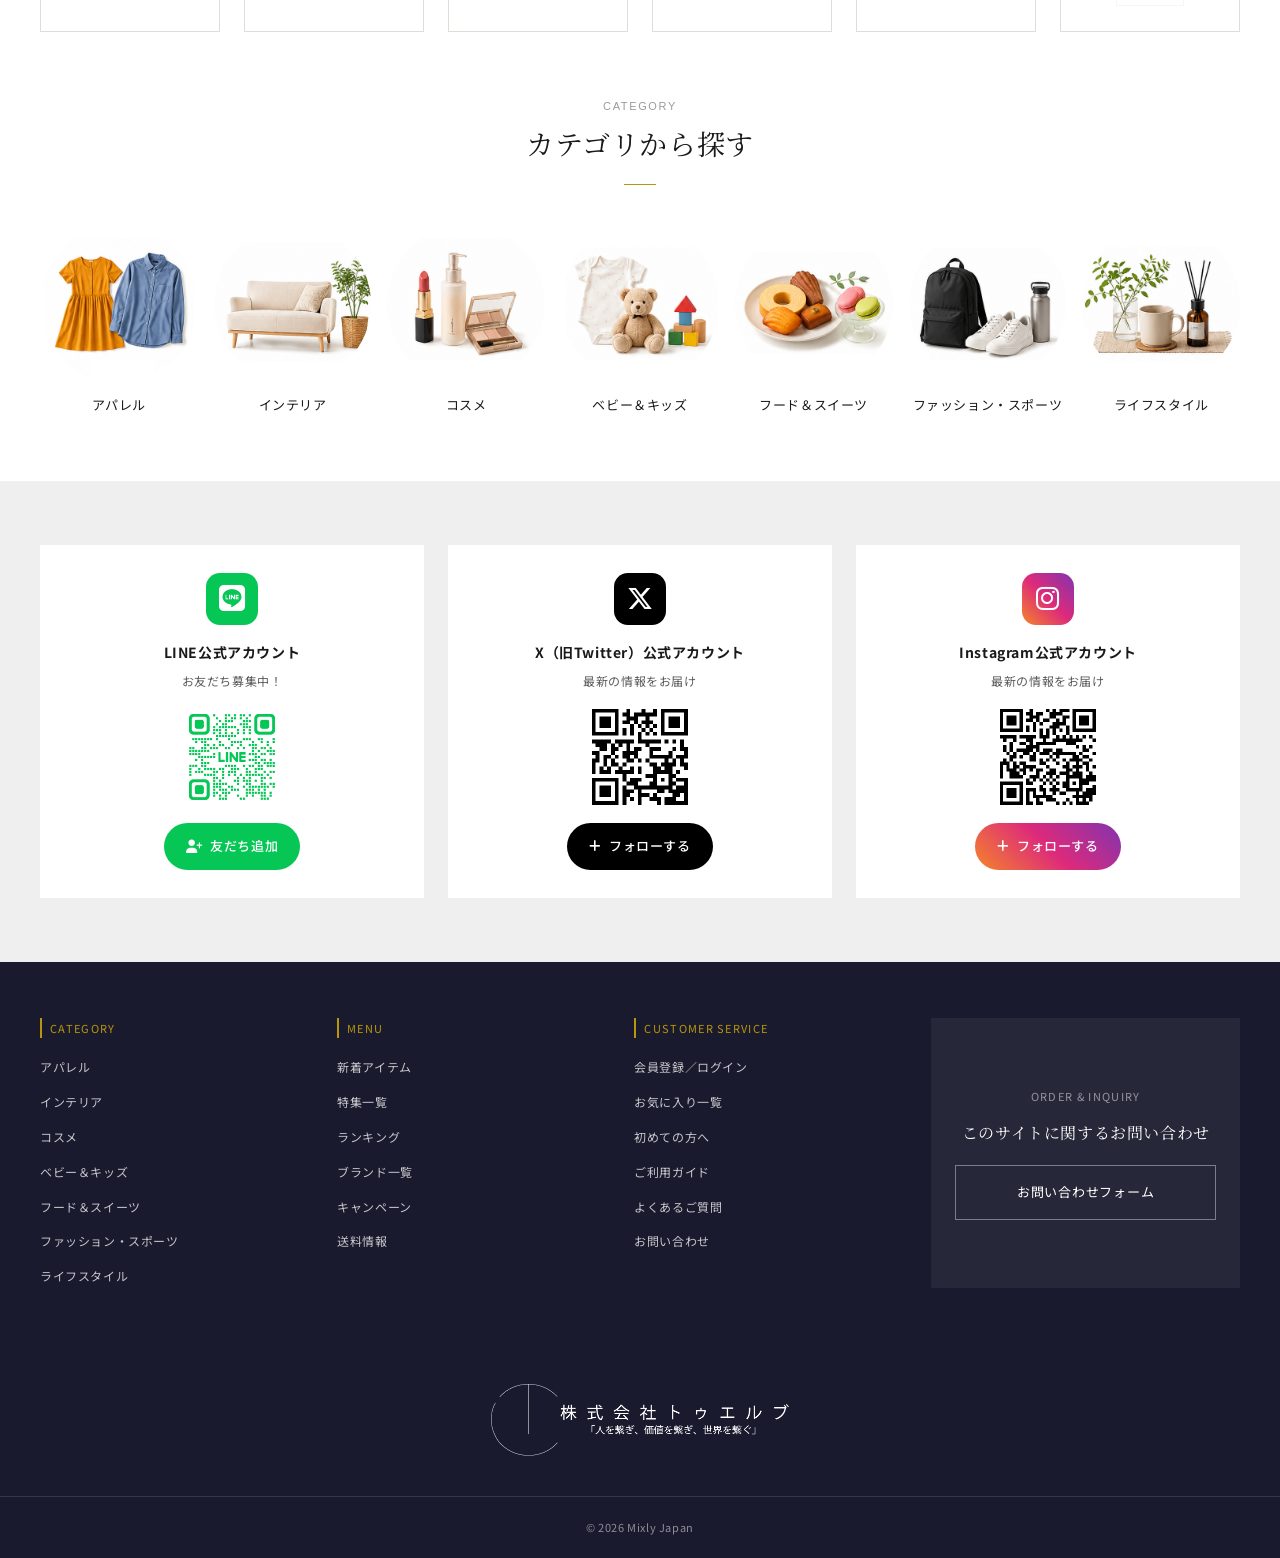
==== commit 9a5a2747: "Add Category section thumbnail images; switch circle thumb CSS from aspect-ratio to padding-bottom t" ====
--- a/index.html
+++ b/index.html
@@ -294,13 +294,13 @@
             <div class="underline"></div>
         </div>
         <div class="category-grid">
-            <a href="#"><div class="thumb wf-ph"></div><span class="label">アパレル</span></a>
-            <a href="#"><div class="thumb wf-ph"></div><span class="label">インテリア</span></a>
-            <a href="#"><div class="thumb wf-ph"></div><span class="label">コスメ</span></a>
-            <a href="#"><div class="thumb wf-ph"></div><span class="label">ベビー＆キッズ</span></a>
-            <a href="#"><div class="thumb wf-ph"></div><span class="label">フード＆スイーツ</span></a>
-            <a href="#"><div class="thumb wf-ph"></div><span class="label">ファッション・スポーツ</span></a>
-            <a href="#"><div class="thumb wf-ph"></div><span class="label">ライフスタイル</span></a>
+            <a href="#"><div class="thumb"><img src="images/cat01.jpg" alt=""></div><span class="label">アパレル</span></a>
+            <a href="#"><div class="thumb"><img src="images/cat02.png" alt=""></div><span class="label">インテリア</span></a>
+            <a href="#"><div class="thumb"><img src="images/cat03.png" alt=""></div><span class="label">コスメ</span></a>
+            <a href="#"><div class="thumb"><img src="images/cat04.png" alt=""></div><span class="label">ベビー＆キッズ</span></a>
+            <a href="#"><div class="thumb"><img src="images/cat05.png" alt=""></div><span class="label">フード＆スイーツ</span></a>
+            <a href="#"><div class="thumb"><img src="images/cat06.png" alt=""></div><span class="label">ファッション・スポーツ</span></a>
+            <a href="#"><div class="thumb"><img src="images/cat07.png" alt=""></div><span class="label">ライフスタイル</span></a>
         </div>
     </section>
     </div>
--- a/style.css
+++ b/style.css
@@ -635,9 +635,19 @@
     min-width: 0;
 }
 .category-grid .thumb {
-    width: 100%;
-    aspect-ratio: 1 / 1;
+    position: relative;
+    width: 100%;
+    height: 0;
+    padding-bottom: 100%;
     border-radius: 50%;
+    overflow: hidden;
+}
+.category-grid .thumb img {
+    position: absolute;
+    inset: 0;
+    width: 100%;
+    height: 100%;
+    object-fit: cover;
 }
 .category-grid .label {
     font-size: 13px;
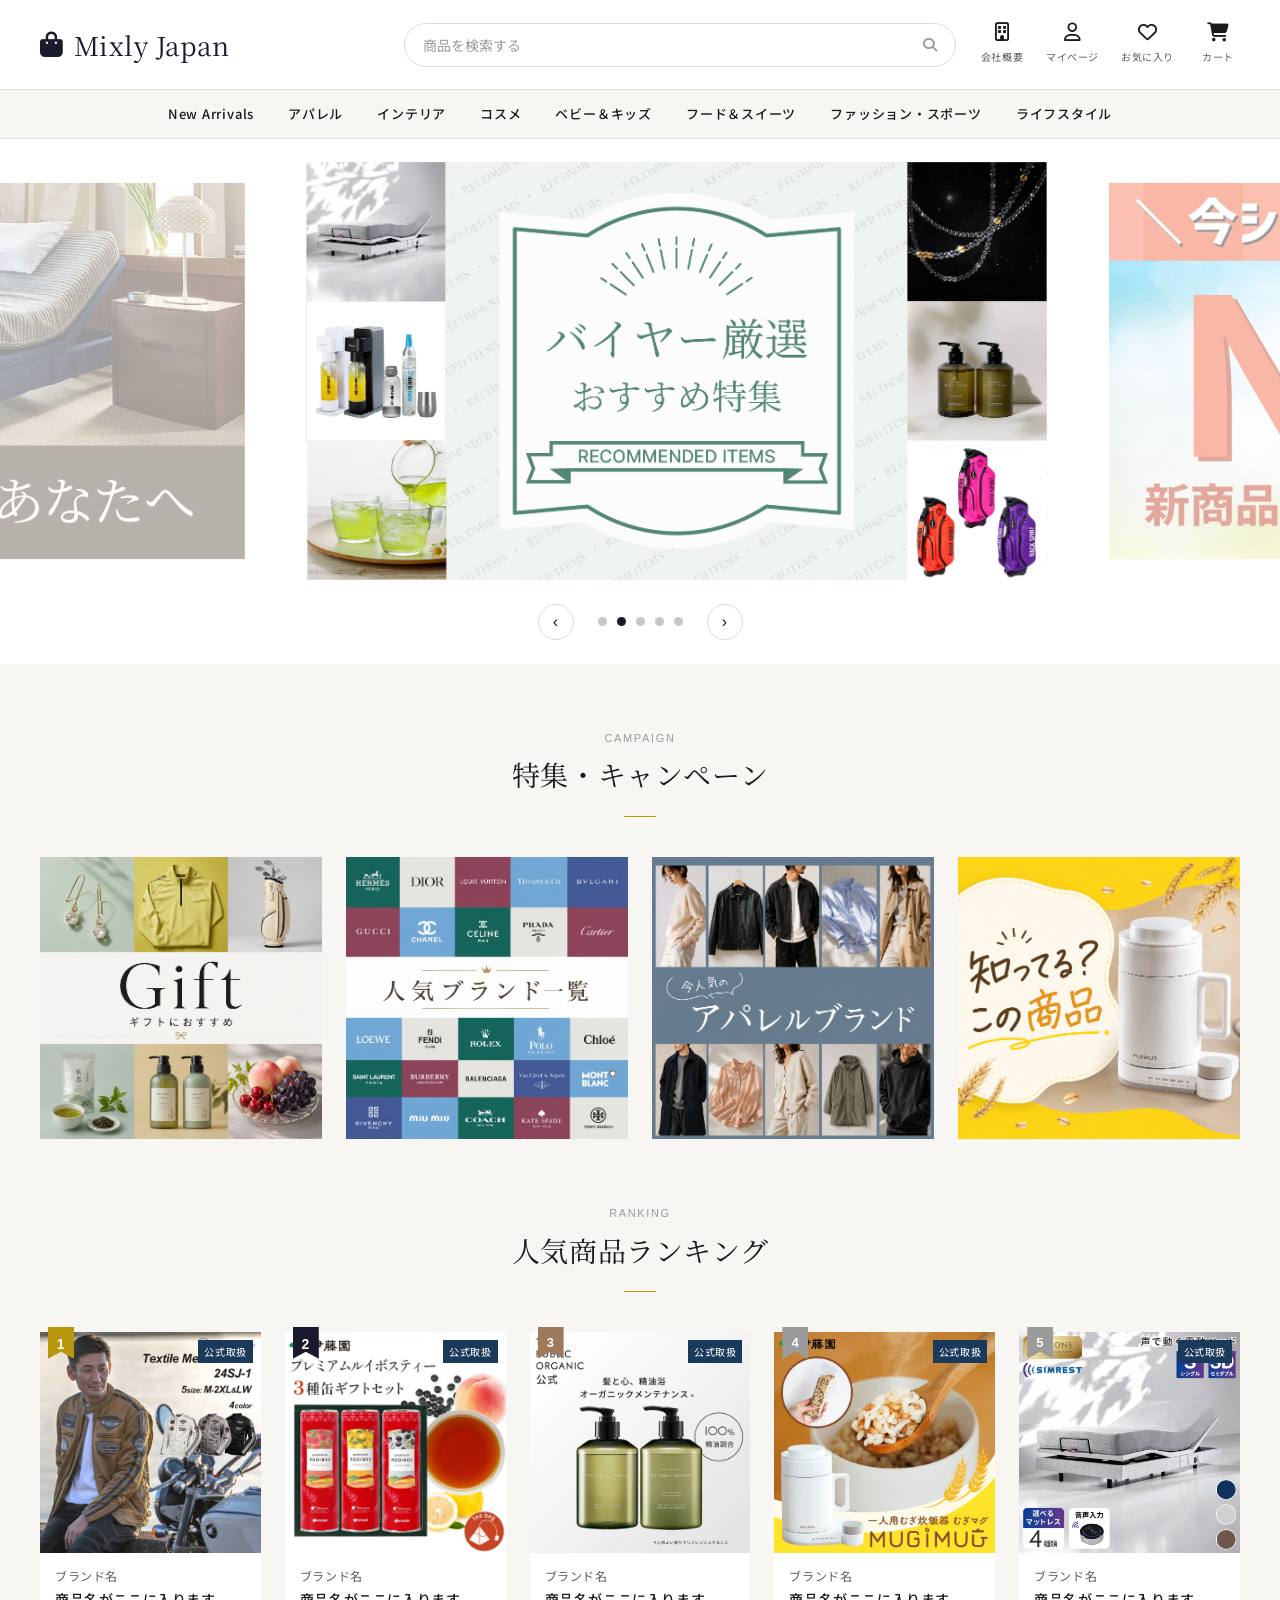
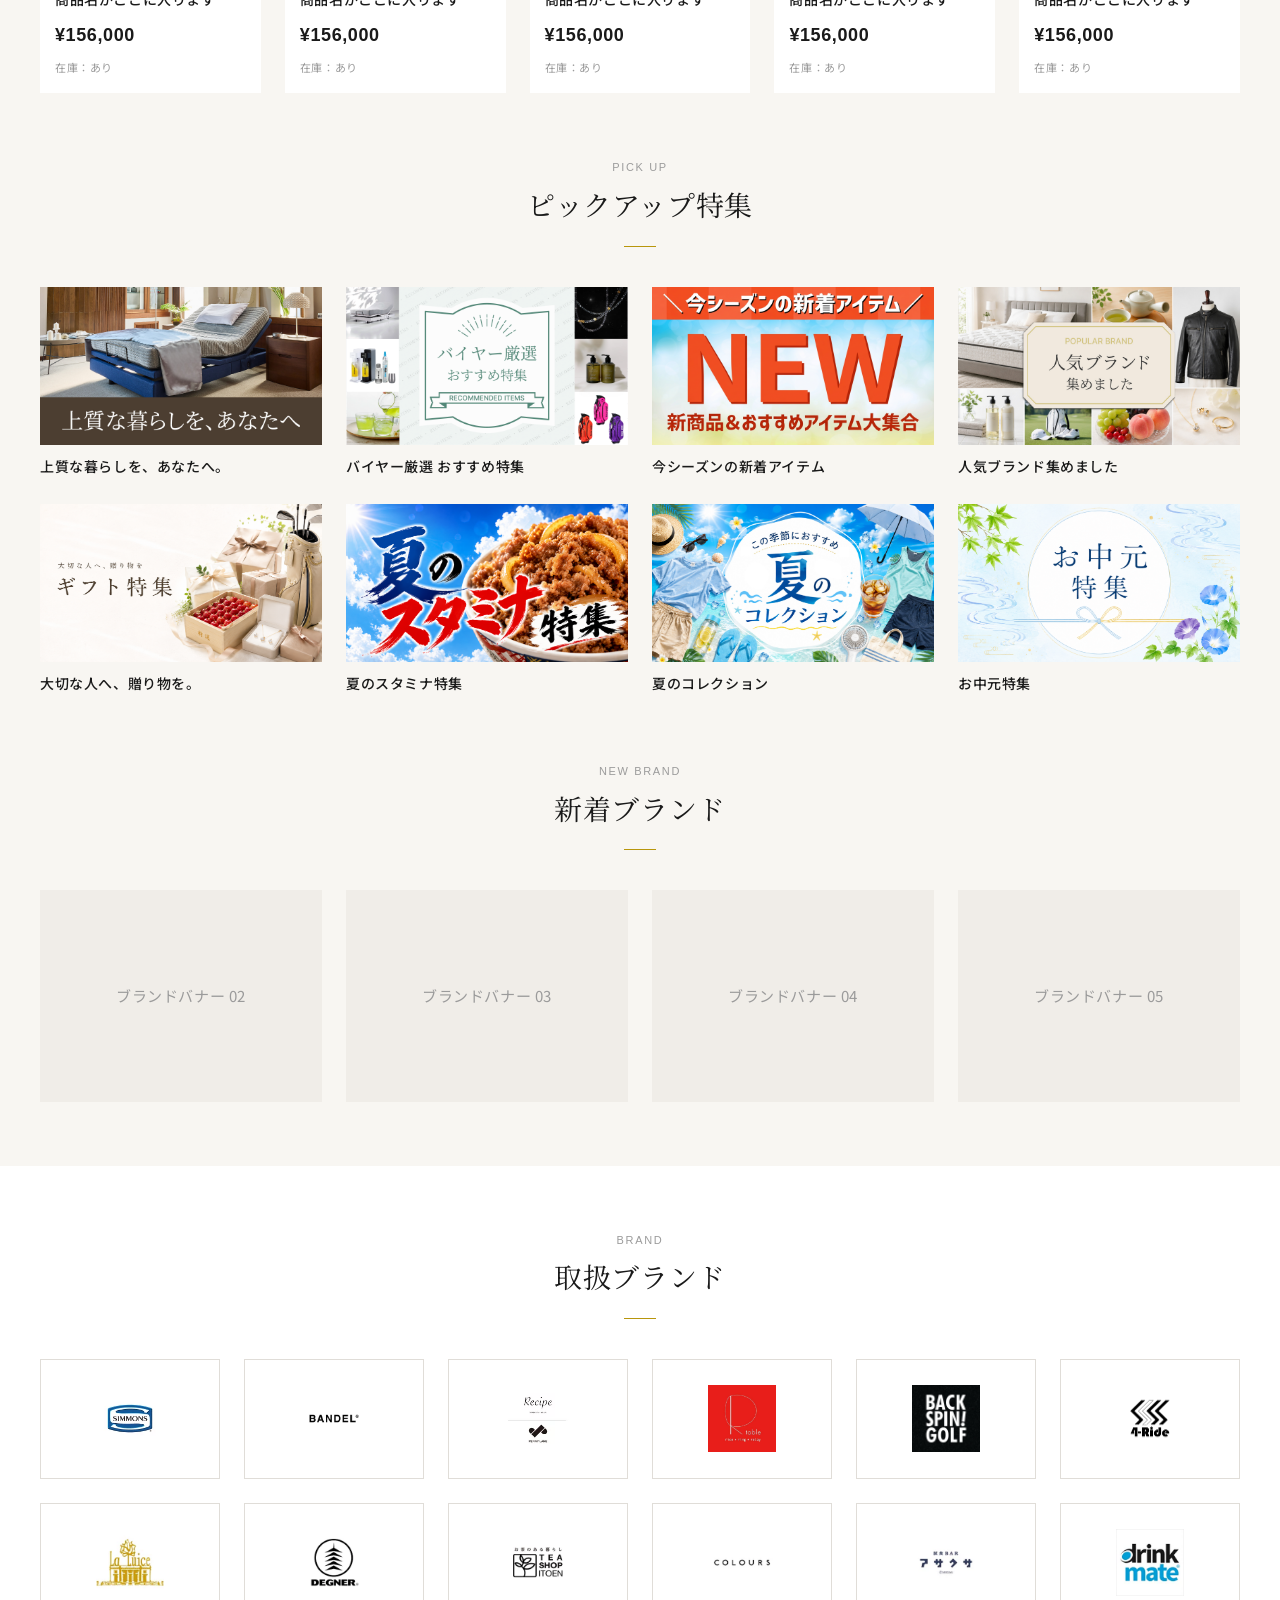
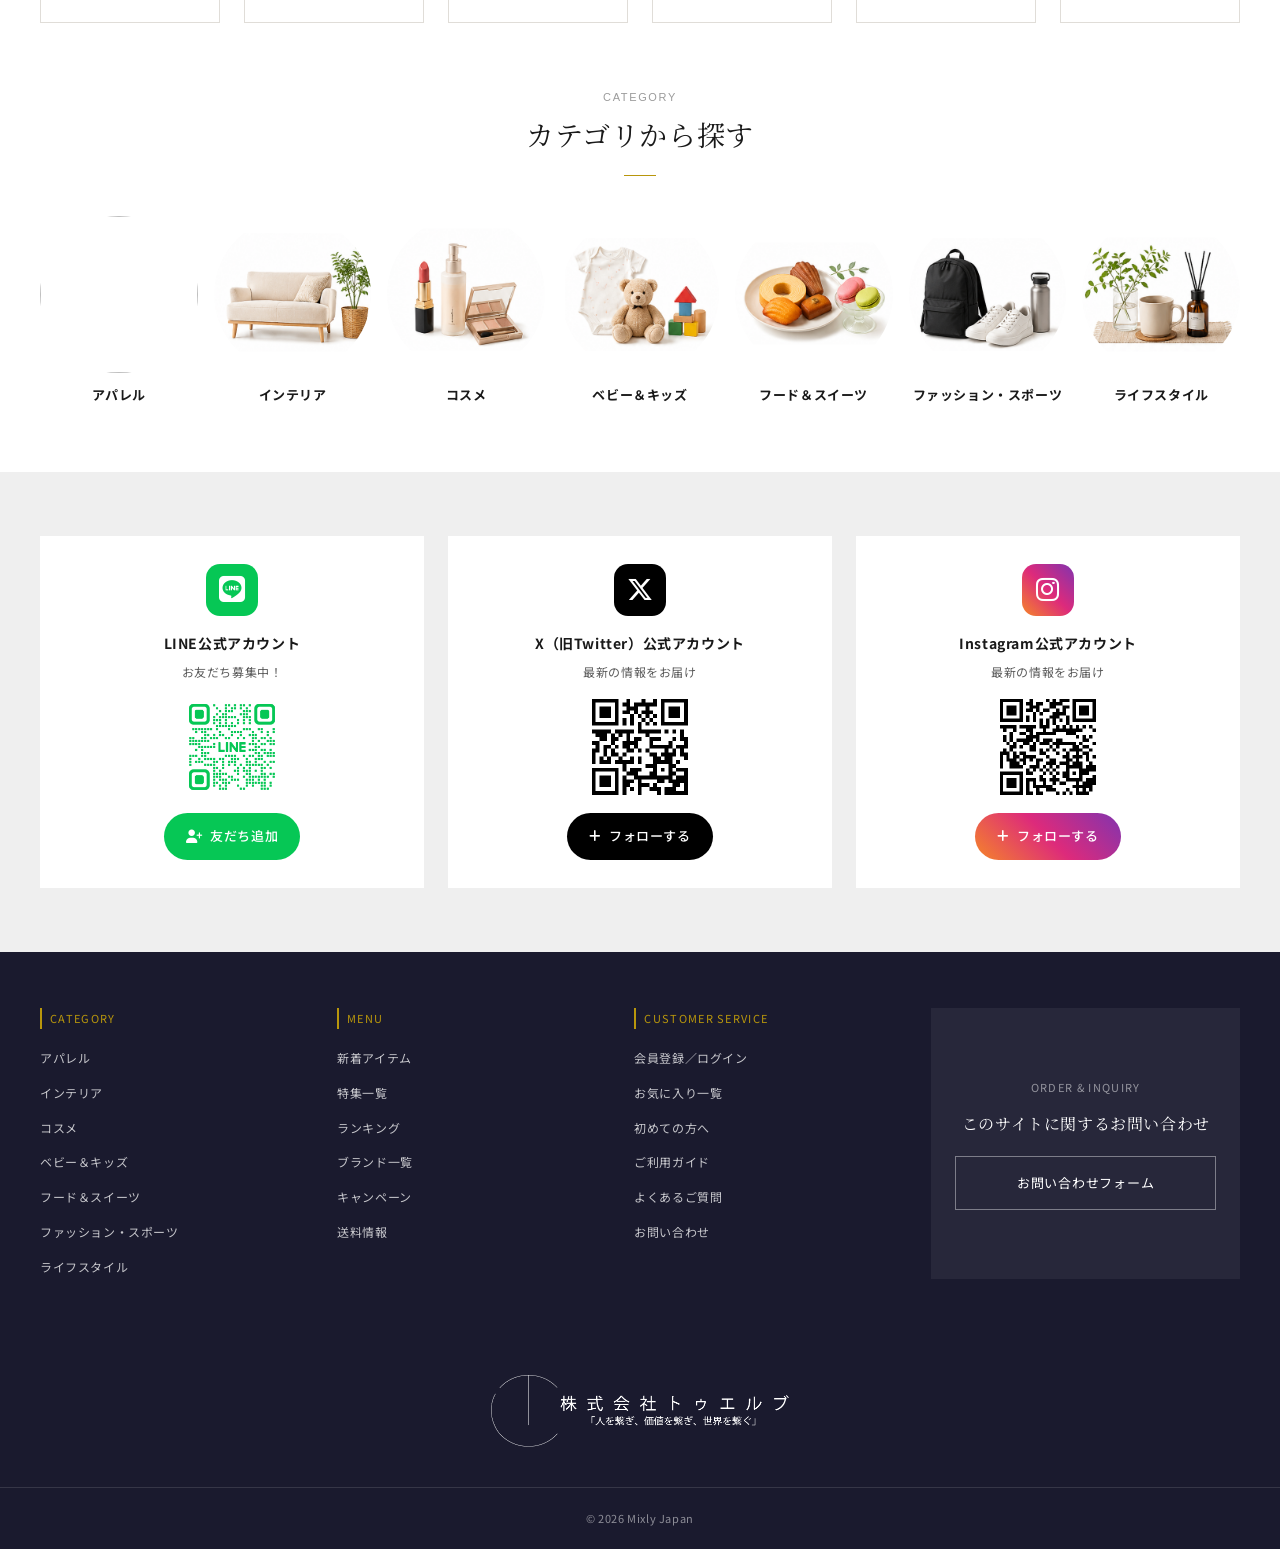
==== commit 8febff45: "Add floating rounded header (丸井スタイル) スクロールで角丸・浮遊化するヘッダーを実装。 feature/floating-header ブランチで管理。  Co-Aut" ====
--- a/index.html
+++ b/index.html
@@ -294,7 +294,7 @@
             <div class="underline"></div>
         </div>
         <div class="category-grid">
-            <a href="#"><div class="thumb"><img src="images/cat01.jpg" alt=""></div><span class="label">アパレル</span></a>
+            <a href="#"><div class="thumb"><img src="images/cat01.png" alt=""></div><span class="label">アパレル</span></a>
             <a href="#"><div class="thumb"><img src="images/cat02.png" alt=""></div><span class="label">インテリア</span></a>
             <a href="#"><div class="thumb"><img src="images/cat03.png" alt=""></div><span class="label">コスメ</span></a>
             <a href="#"><div class="thumb"><img src="images/cat04.png" alt=""></div><span class="label">ベビー＆キッズ</span></a>
@@ -550,6 +550,18 @@
             });
             brandSplide.mount();
         })();
+
+        // ---- Floating Header: スクロールで角丸・浮遊化 ----
+        (function () {
+            const header = document.querySelector('header');
+            if (!header) return;
+            const THRESHOLD = 20;
+            function updateHeader() {
+                header.classList.toggle('is-scrolled', window.scrollY > THRESHOLD);
+            }
+            window.addEventListener('scroll', updateHeader, { passive: true });
+            updateHeader();
+        })();
     </script>
 </body>
 </html>
--- a/style.css
+++ b/style.css
@@ -109,6 +109,7 @@
     line-height: 1.9;
     letter-spacing: 0.04em;
     font-feature-settings: "kern" 1;
+    padding-top: 130px; /* header-top + nav の合計高さ。ズレる場合はここを調整 */
 }
 
 a {
@@ -167,6 +168,16 @@
 header {
     background: var(--color-surface);
     border-bottom: 1px solid var(--color-border);
+    position: fixed;
+    top: 0;
+    left: 0;
+    right: 0;
+    z-index: 1000;
+    transition:
+        margin        0.35s cubic-bezier(0.23, 1, 0.32, 1),
+        width         0.35s cubic-bezier(0.23, 1, 0.32, 1),
+        border-radius 0.35s cubic-bezier(0.23, 1, 0.32, 1),
+        box-shadow    0.35s cubic-bezier(0.23, 1, 0.32, 1);
 }
 .header-top {
     max-width: 1280px;
@@ -241,6 +252,7 @@
 nav {
     background: var(--color-background);
     border-top: 1px solid var(--color-border);
+    transition: border-radius 0.35s cubic-bezier(0.23, 1, 0.32, 1);
 }
 nav ul {
     max-width: 1280px;
@@ -261,6 +273,20 @@
 }
 nav a:hover {
     color: var(--color-gold);
+}
+
+/* ---------------- Floating Rounded Header (丸井スタイル) ---------------- */
+header.is-scrolled {
+    margin: 12px 24px 0;
+    width: calc(100% - 48px);
+    border-radius: 16px 16px 0 0;
+    box-shadow:
+        0 4px 20px rgba(0, 0, 0, 0.10),
+        0 1px 4px  rgba(0, 0, 0, 0.06);
+    border-bottom-color: transparent;
+}
+header.is-scrolled nav {
+    border-radius: 0 0 16px 16px;
 }
 
 /* ---------------- Hamburger button (mobile only) ---------------- */
@@ -651,6 +677,7 @@
 }
 .category-grid .label {
     font-size: 13px;
+    font-weight: 700;
     text-align: center;
 }
 /* this is the last section before the background turns to #EFEFEF,
@@ -836,7 +863,15 @@
     .header-icons { order: 3; flex: 1 1 100%; justify-content: center; }
     /* the category links row is now reachable from the hamburger menu instead */
     nav { display: none; }
-    body { font-size: 14px; }
+    body { font-size: 14px; padding-top: 165px; /* モバイルはヘッダーが3行になるため調整 */ }
+    header.is-scrolled {
+        margin: 8px 12px 0;
+        width: calc(100% - 24px);
+        border-radius: 12px 12px 0 0;
+    }
+    header.is-scrolled nav {
+        border-radius: 0 0 12px 12px;
+    }
     /* no neighbouring slides peek at this width, so the "shrink the
        inactive slides" zoom effect has nothing to relate to — just show
        every slide at full size and let it scroll in normally */
